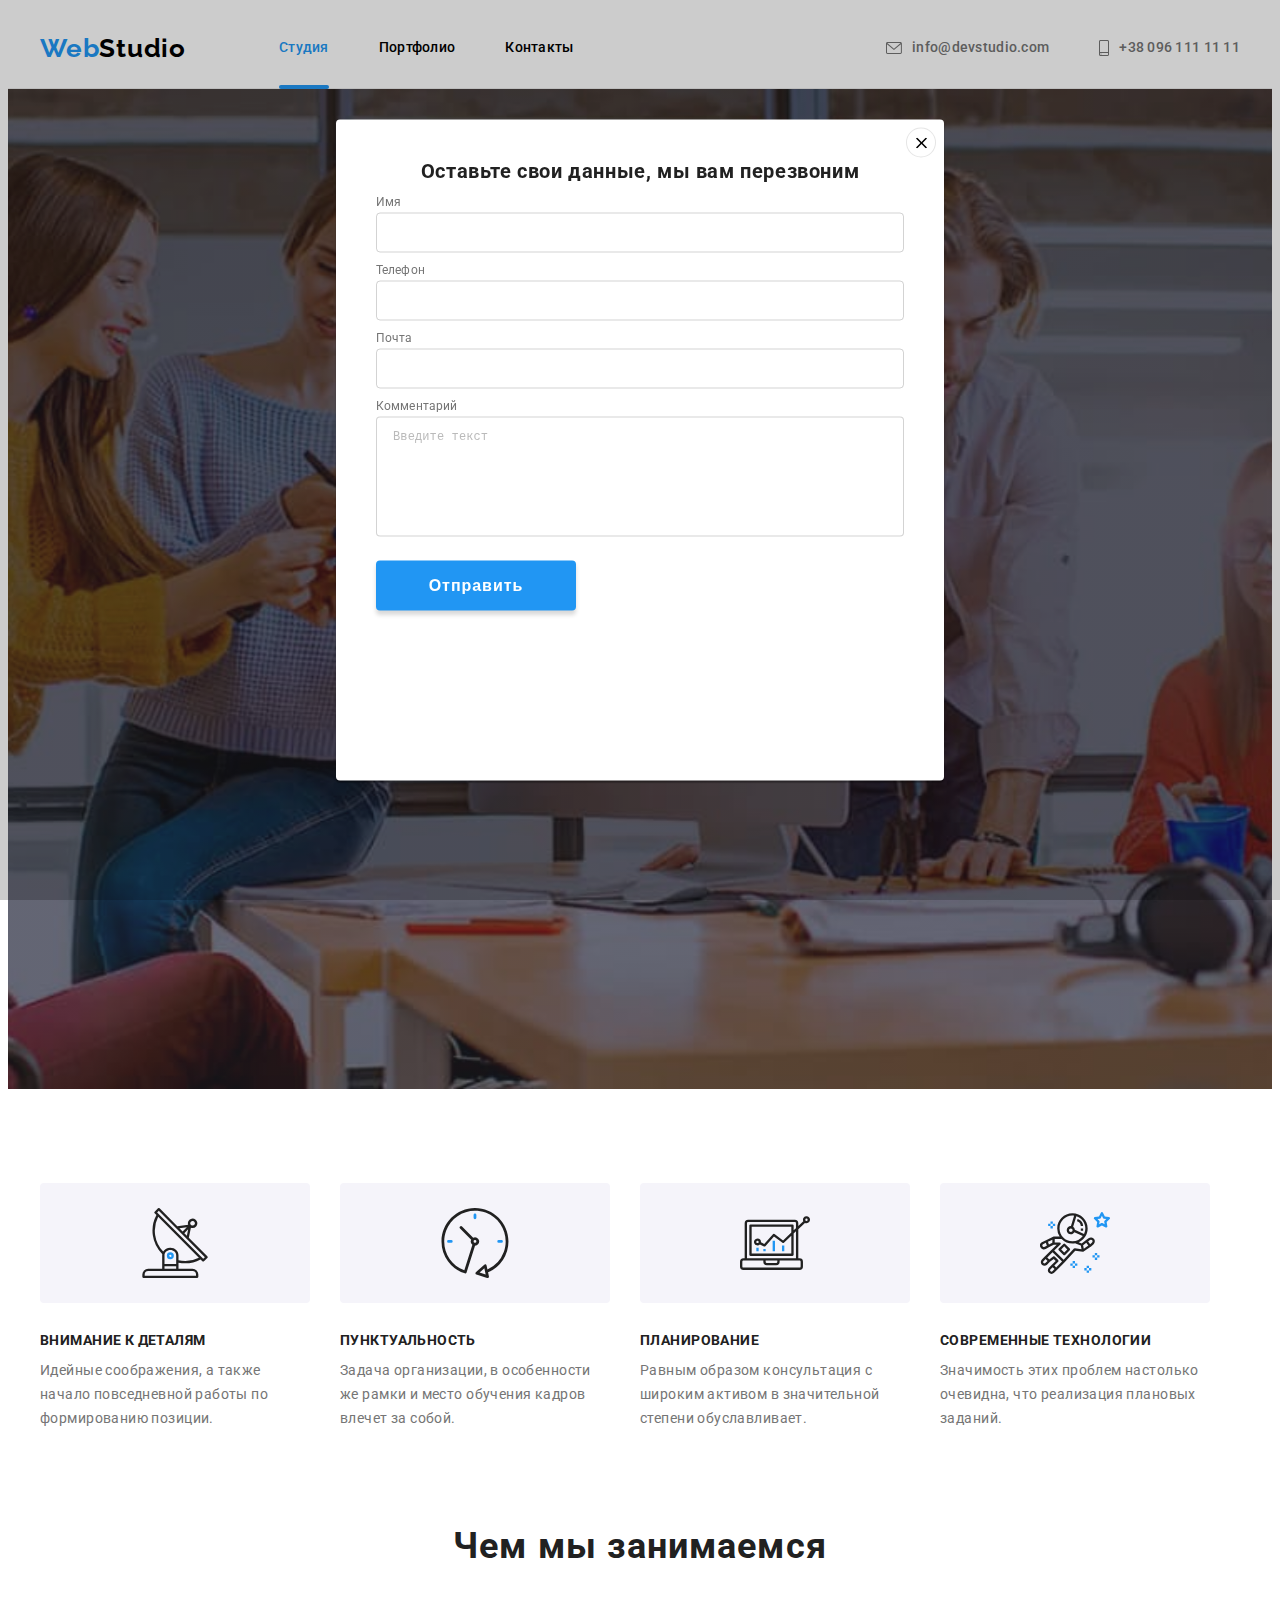
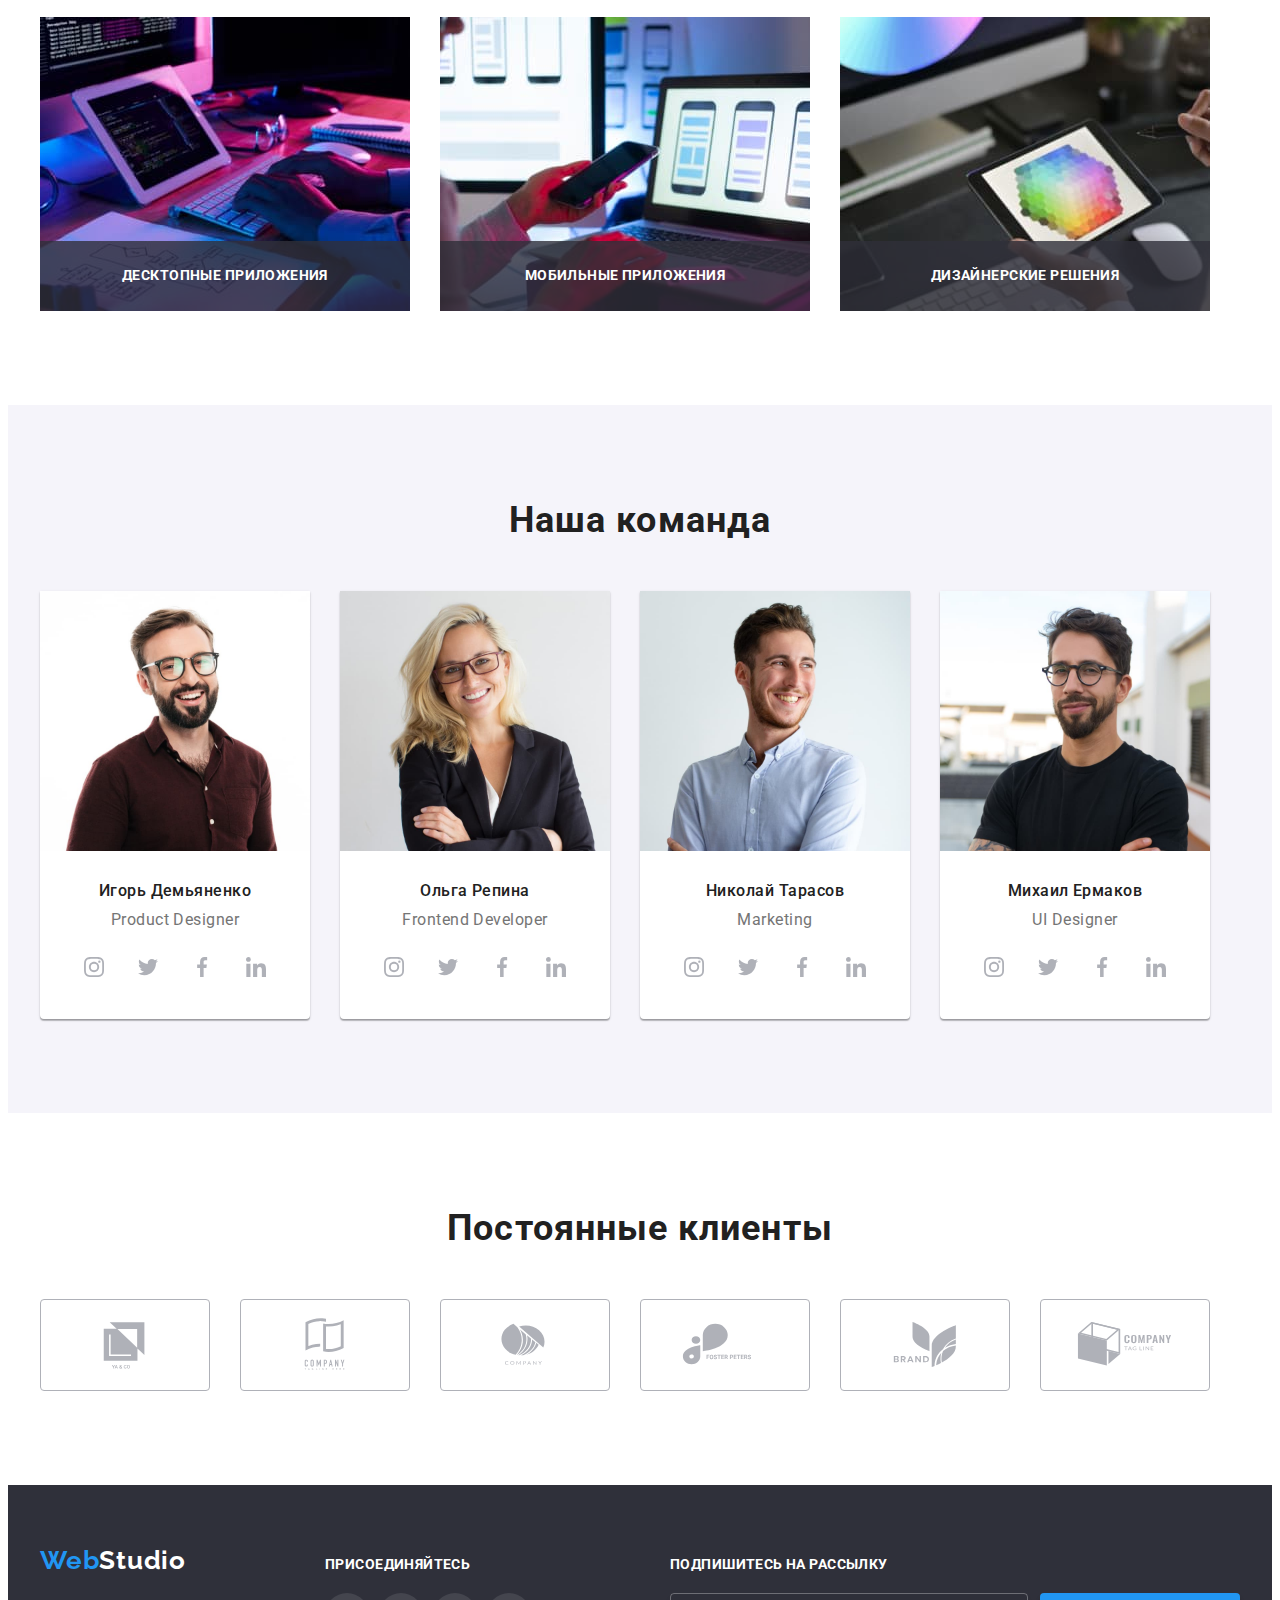
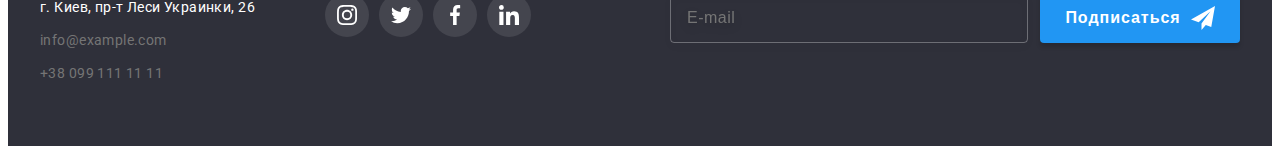
==== index.html @ 43c7ffe6 "add forma" ====
<!DOCTYPE html>
<html lang="ru">
<head>
  <meta charset="UTF-8">
  <meta http-equiv="X-UA-Compatible" content="IE=edge">
  <meta name="viewport" content="width=device-width, initial-scale=1.0">
  <title>WebStudio</title>
  <link href="https://fonts.googleapis.com/css2?family=Raleway:wght@700&family=Roboto:wght@400;500;700;900&display=swap" rel="stylesheet">
  <link rel="stylesheet" 
   href="https://cdnjs.cloudflare.com/ajax/libs/modern-normalize/1.1.0/modern-normalize.min.css" integrity="sha512-wpPYUAdjBVSE4KJnH1VR1HeZfpl1ub8YT/NKx4PuQ5NmX2tKuGu6U/JRp5y+Y8XG2tV+wKQpNHVUX03MfMFn9Q==" 
   crossorigin="anonymous"
   referrerpolicy="no-referrer" />
  <link rel="stylesheet" href="./css/style.css">
</head>
<body>
  <!-- шапка страници-->
  <header class="header">
    <div class="header-container container">
      <nav class="header-navigation">
        <a class="header-logo link" href="" lang="en">
           <span class="header-logo-first">Web</span>Studio</a>
        <ul class="header-list list">
          <li class="header-item"><a class="header-link link current" href="">Студия</a></li>
          <li class="header-item"><a class="header-link link" href="./portfolio.html">Портфолио</a></li>
          <li class="header-item"><a class="header-link link" href="">Контакты</a></li>
        </ul>
      </nav>
      <ul class="header-inf list">
        <li class="header-inf-item"><a class="header-inf-link link" href="mailto:info@devstudio.com">
          <svg class="header-inf-icon-convert">
            <use href="./img/icons.svg#convert"></use>
          </svg>info@devstudio.com</a></li>
        <li class="header-inf-item"><a class="header-inf-link link" href="tel:+380961111111">
          <svg class="header-inf-icon-smartphone">
            <use href="./img/icons.svg#smartphone"></use>
          </svg>+38 096 111 11 11</a></li>
      </ul>
    </div>
  </header>
  <main>
    
    <!-- секция герой -->
     <section class="hero">
      <div class="hero-container container ">
        <h1 class="hero-title">Эффективные решения для вашего бизнеса</h1>
        <button class="hero-btn" type="button" data-modal-open>Заказать услугу</button>
        <!-- вернуть is-hidden -->
        <div class="backdrop " data-modal>
          <div class="modal">
            <button class="modal-btn" data-modal-close>
              <svg class="modal-icon" width="11" height="11">
                <use href="./img/icons.svg#vector"></use>
              </svg>
            </button>
            <p class="modal-title">Оставьте свои данные, мы вам перезвоним</p>
            <form action="#" class="modal-form">
              <label >
                <span class="modal-label">Имя</span>
                <input 
                class="modal-input"
                type="text"
                name="user-name"
                required>
              </label>

              <label >
                <span class="modal-label">Телефон</span>
                <input 
                class="modal-input"
                type="tel"
                name="user-tel"
                required>
              </label>

              <label >
                <span class="modal-label">Почта</span>
                <input 
                class="modal-input"
                type="email"
                name="user-email"
                required>
              </label>

              <label >
                <span class="modal-label">Комментарий</span>
                <textarea 
                class="modal-coment"
                name="user-coment"
                placeholder="Введите текст"
                cols="30" 
                rows="10"
                ></textarea>
              </label>
              <button type="submit" class="modal-form-btn">Отправить</button>
            </form>                        
          </div>
        </div>
      </div>
     </section>
    <!-- секция инфо о работе -->
     <section class="about section">
      <div class="container">
        <h2 class="about-title visually-hidden">Секция о работе</h2> <!-- скрытый заголовок -->
        <ul class="about-list list">
          
          <li class="about-item">
            <div class="about-item-icon">
              <svg class="about-icon" width="70" height="70">
                <use href="./img/icons.svg#antenna" ></use>
              </svg>
            </div >
            <h3 class="about-item-title">Внимание к деталям</h3>
            <p class="about-item-text">Идейные соображения, а также начало повседневной работы по формированию позиции.</p>
          </li>

          <li class="about-item">
            <div class="about-item-icon">
              <svg class="about-icon" width="70" height="70">
                <use href="./img/icons.svg#clock"></use>
              </svg>
            </div >
            <h3 class="about-item-title">Пунктуальность</h3>
            <p class="about-item-text">Задача организации, в особенности же рамки и место обучения кадров влечет за собой.</p>
          </li>

          <li class="about-item">
            <div class="about-item-icon">
              <svg class="about-icon" width="70" height="70">
                <use href="./img/icons.svg#diagram"></use>
              </svg>
            </div>
            <h3 class="about-item-title">Планирование</h3>
            <p class="about-item-text">Равным образом консультация с широким активом в значительной степени обуславливает.</p>
          </li>

          <li class="about-item">
            <div class="about-item-icon">
              <svg class="about-icon" width="70" height="70">
                <use href="./img/icons.svg#astronaut"></use>
              </svg>
            </div>
            <h3 class="about-item-title">Современные технологии</h3>
            <p class="about-item-text">Значимость этих проблем настолько очевидна, что реализация плановых заданий.</p>
          </li>
        </ul>
      </div>
     </section>
    <!-- секция чем занимаемся -->
     <section class="work section">
      <div class="container">
        <h2 class="work-title">Чем мы занимаемся</h2>
        <ul class="work-list list">
          <li class="work-item">
            <img src="./img/work1.jpg" alt="написание кода на техническом устройстве" width="370" height="294">
            <p class="work-item-text">Десктопные приложения</p>
          </li>
          <li class="work-item">
            <img src="./img/work2.jpg" alt="дизайн продукта" width="370" height="294">
            <p class="work-item-text">Мобильные приложения</p>
          </li>
          <li class="work-item">
            <img src="./img/work3.jpg" alt="выбор колористики" width="370" height="294">
            <p class="work-item-text">Дизайнерские решения</p>
          </li>
        </ul>
      </div>
     </section>
    <!-- секция наша команда -->
     <section class="comand section">
      <div class="container">
        <h2 class="comand-title">Наша команда</h2>
        <ul class="comand-list list">
          <li class="comand-item">
            <img src="./img/person1.jpg" alt="первый член команды" width="270" height="260">
            <div class="comand-box">
              <h3 class="comand-item-name">Игорь Демьяненко</h3>
              <p class="comand-item-work" lang="en">Product Designer</p>
              <ul class="comand-social-list list">

                <li class="comand-social-item"><a class="comand-social-link link" href="">
                  <svg class="comand-social-icon" width="20" height="20">
                    <use href="./img/icons.svg#instagram"></use>
                  </svg></a></li>
                
                <li class="comand-social-item"><a class="comand-social-link link" href="">
                  <svg class="comand-social-icon" width="20" height="20">
                    <use href="./img/icons.svg#twitter"></use>
                  </svg></a></li>

                <li class="comand-social-item"><a class="comand-social-link link" href="">
                  <svg class="comand-social-icon" width="20" height="20">
                    <use href="./img/icons.svg#facebook" ></use>
                  </svg></a></li>

                <li class="comand-social-item"><a class="comand-social-link link" href="">
                  <svg class="comand-social-icon" width="20" height="20">
                    <use href="./img/icons.svg#linkedin" ></use>
                  </svg></a></li>
              </ul>
            </div>  
          </li>

          <li class="comand-item">
            <img src="./img/person2.jpg" alt="второй член команды" width="270" height="260">
            <div class="comand-box">
              <h3 class="comand-item-name">Ольга Репина</h3>
              <p class="comand-item-work" lang="en">Frontend Developer</p>
              <ul class="comand-social-list list">

                <li class="comand-social-item"><a class="comand-social-link link" href="">
                  <svg class="comand-social-icon" width="20" height="20">
                    <use href="./img/icons.svg#instagram"></use>
                  </svg></a></li>
                
                <li class="comand-social-item"><a class="comand-social-link link" href="">
                  <svg class="comand-social-icon" width="20" height="20">
                    <use href="./img/icons.svg#twitter"></use>
                  </svg></a></li>

                <li class="comand-social-item"><a class="comand-social-link link" href="">
                  <svg class="comand-social-icon" width="20" height="20">
                    <use href="./img/icons.svg#facebook" ></use>
                  </svg></a></li>

                <li class="comand-social-item"><a class="comand-social-link link" href="">
                  <svg class="comand-social-icon" width="20" height="20">
                    <use href="./img/icons.svg#linkedin" ></use>
                  </svg></a></li>
              </ul>
            </div>
          </li>

          <li class="comand-item">
            <img src="./img/person3.jpg" alt="третий член команды" width="270" height="260">
            <div class="comand-box">
              <h3 class="comand-item-name">Николай Тарасов</h3>
              <p class="comand-item-work" lang="en">Marketing</p>
              <ul class="comand-social-list list">

                <li class="comand-social-item"><a class="comand-social-link link" href="">
                  <svg class="comand-social-icon" width="20" height="20">
                    <use href="./img/icons.svg#instagram"></use>
                  </svg></a></li>
                
                <li class="comand-social-item"><a class="comand-social-link link" href="">
                  <svg class="comand-social-icon" width="20" height="20">
                    <use href="./img/icons.svg#twitter"></use>
                  </svg></a></li>

                <li class="comand-social-item"><a class="comand-social-link link" href="">
                  <svg class="comand-social-icon" width="20" height="20">
                    <use href="./img/icons.svg#facebook" ></use>
                  </svg></a></li>

                <li class="comand-social-item"><a class="comand-social-link link" href="">
                  <svg class="comand-social-icon" width="20" height="20">
                    <use href="./img/icons.svg#linkedin" ></use>
                  </svg></a></li>
              </ul>
            </div>
          </li>

          <li class="comand-item">
            <img src="./img/person4.jpg" alt="четвертый член команды" width="270" height="260">
            <div class="comand-box">
              <h3 class="comand-item-name">Михаил Ермаков</h3>
              <p class="comand-item-work" lang="en">UI Designer</p>
              <ul class="comand-social-list list">

                <li class="comand-social-item"><a class="comand-social-link link" href="">
                  <svg class="comand-social-icon" width="20" height="20">
                    <use href="./img/icons.svg#instagram"></use>
                  </svg></a></li>
                
                <li class="comand-social-item"><a class="comand-social-link link" href="">
                  <svg class="comand-social-icon" width="20" height="20">
                    <use href="./img/icons.svg#twitter"></use>
                  </svg></a></li>

                <li class="comand-social-item"><a class="comand-social-link link" href="">
                  <svg class="comand-social-icon" width="20" height="20">
                    <use href="./img/icons.svg#facebook" ></use>
                  </svg></a></li>

                <li class="comand-social-item"><a class="comand-social-link link" href="">
                  <svg class="comand-social-icon" width="20" height="20">
                    <use href="./img/icons.svg#linkedin" ></use>
                  </svg></a></li>
              </ul>
            </div>
          </li>
        </ul>
      </div>  
     </section>
    <!--  секция постоянные клиенты-->
     <section class="clients section">
       <div class="container">
        <h2 class="clients-title">Постоянные клиенты</h2>
        <ul class="clients-list list">
          <li class="clients-item"><a class="clients-link link" href="">
            <svg class="clients-icon" width="106" height="60">
              <use href="./img/icons.svg#client1"></use>
            </svg></a></li>
          <li class="clients-item"><a class="clients-link link" href="">
            <svg class="clients-icon" width="106" height="60">
              <use href="./img/icons.svg#client2"></use>
            </svg> 
          </a></li>
          <li class="clients-item"><a class="clients-link link" href="">
            <svg class="clients-icon" width="106" height="60">
              <use href="./img/icons.svg#client3"></use>
            </svg> 
          </a></li>
          <li class="clients-item"><a class="clients-link link" href="">
            <svg class="clients-icon" width="106" height="60">
              <use href="./img/icons.svg#client4"></use>
            </svg> 
          </a></li>
          <li class="clients-item"><a class="clients-link link" href="">
            <svg class="clients-icon" width="106" height="60">
              <use href="./img/icons.svg#client5"></use>
            </svg> 
          </a></li>
          <li class="clients-item"><a class="clients-link link" href="">
            <svg class="clients-icon" width="106" height="60">
              <use href="./img/icons.svg#client6"></use>
            </svg> 
          </a></li>
        </ul>
       </div> 
     </section>
  </main>
  <footer class="footer">
    <div class="general-box container">
      <div class="footer-navigation">
          <a class="footer-logo link" href="" lang="en"><span class="footer-logo-first">Web</span>Studio</a>
          <address class="footer-address">
          <ul class="footer-adress-list list">
            <li class="footer-adress-item">
              <a class="footer-adress-nav-link link" href="https://goo.gl/maps/MZJRuHexeMQYuUyE6" target="_blank" rel="noopener noreferrer">г. Киев, пр-т Леси Украинки, 26</a>
            </li>

            <li class="footer-adress-item">
              <a class="footer-adress-link link" href="mailto:info@example.com">info@example.com</a>
            </li>
            
            <li class="footer-adress-item">
              <a class="footer-adress-link link" href="tel:+380991111111">+38 099 111 11 11</a>
            </li>
          </ul>
        </address> 
      </div>
      <div class="join">
        <p class="join-item-text">ПРИСОЕДИНЯЙТЕСЬ</p>
        <ul class="join-list list">

          <li class="join-item"><a class="join-link link" href="">
            <svg class="join-icon" width="20" height="20">
              <use href="./img/icons.svg#instagram"></use>
            </svg></a></li>
          
          <li class="join-item"><a class="join-link link" href="">
            <svg class="join-icon" width="20" height="20">
              <use href="./img/icons.svg#twitter"></use>
            </svg></a></li>

          <li class="join-item"><a class="join-link link" href="">
            <svg class="join-icon" width="20" height="20">
              <use href="./img/icons.svg#facebook" ></use>
            </svg></a></li>

          <li class="join-item"><a class="join-link link" href="">
            <svg class="join-icon" width="20" height="20">
              <use href="./img/icons.svg#linkedin" ></use>
            </svg></a></li>
        </ul>
      </div> 
      <div class="subscribe">
        <p class="subscribe-text">Подпишитесь на рассылку</p>

        <form action="#" class="subscribe-form">
          <input 
          class="subscribe-input"
          type="email"
          name="subscribe-input"
          placeholder="E-mail"
          />
          <div class="btn-subscribe">
            <button type="submit" class="btn-subscribe-form">Подписаться
              <svg class="subscribe-icon" width="24" height="24">
                <use href="./img/icons.svg#icon-send-1-1"></use>
              </svg>
            </button>
            
          </div>
               
        </form>
      </div>
    </div>
  </footer>
  <script src="./js/modal.js"></script>
</body>
</html>
---- css/style.css ----
:root {
    --accent-color: #2196F3;
    --primary-color: #757575;
    --header-logo-color: #000000;
    --main-title-color:#212121;
    --hero-title-color: #ffffff;
    --footer-tel-mail-text-color: rgba(255, 255, 255, 0,6);
    --hero-btn-color: #188CE8;
    --background-about-icon: #F5F4FA;

    --bg-overlay-work: rgba(47, 48, 58, 0.8);
    --bg-overlay-filter:rgba(33, 150, 243, 0.9);
    --bg-backdrop: rgba(0, 0, 0, 0.2);
    --backdrop-btn:rgba(0, 0, 0, 0.1);
    --social-icon: #AFB1B8;

    --second-background-color:#F5F4FA;
    --main-background-color: #2F303A;
    --border-color: #ECECEC;
    --border-color-filter: #EEEEEE;
    --box-shadow-comand:0px 1px 3px rgba(0, 0, 0, 0.12), 0px 1px 1px rgba(0, 0, 0, 0.14), 0px 2px 1px rgba(0, 0, 0, 0.2);
    --modal-shadow:0px 1px 3px rgba(0, 0, 0, 0.12), 0px 1px 1px rgba(0, 0, 0, 0.14), 0px 2px 1px rgba(0, 0, 0, 0.2);
    --box-shadow:0px 4px 4px rgba(0, 0, 0, 0.15);
    --timer: 250ms;
    --cubic-bezier: cubic-bezier(0.4, 0, 0.2, 1);
    --btn-email:rgba(255, 255, 255, 0.3);
    --btn-filter: drop-shadow(0px 4px 4px rgba(0, 0, 0, 0.15));
    --modal-border-color: rgba(33, 33, 33, 0.2);
    --content-placeholder:rgba(117, 117, 117, 0.5);
}

p, h1, h2, h3, h4, h5, h6{
    margin: 0px;
}
ul{
    margin: 0;
    padding: 0;
}
.container{
    width: 1200px;
    padding-left: 15px;
    padding-right: 15px;
    margin: 0 auto;
    /* background-color: pink; */
}
body {
    font-family: "Roboto",sans-serif;
    color: var(--primary-color);
    background-color: var(--hero-title-color);
}
.list {
    list-style: none;
}
.link {
    text-decoration: none;
}
.visually-hidden {
    position: absolute;
    white-space: nowrap;
    width: 1px;
    height: 1px;
    overflow: hidden;
    border: 0;
    padding: 0;
    clip: rect(0 0 0 0);
    clip-path: inset(50%);
    margin: -1px;
}
.header-list .header-link.current {
    color: var(--accent-color);
}
.filter-btn-list .filter-btn.current {
    color: var(--hero-title-color);
    background-color: var(--accent-color);
}

.section{
    padding: 94px 0;
}
img{
    display: block;
    max-width: 100%;
    height: auto;
}
/* -------------------header--------------------------- */
.header{
    border-bottom: 1px solid var(--border-color);
 
}
.header-container{
    display: flex;
    align-items: center;
}
.header-navigation{
    display: flex;
    align-items: center;
}
.header-logo {
    margin-right: 93px;

    padding-top: 24px;
    padding-bottom: 24px;  
    font-family: Raleway;
    font-weight: 700;
    font-size: 26px;
    line-height: 1.09;
    letter-spacing: 0.03em;
    color: var(--header-logo-color);
}

.header-logo-first {
    color: var(--accent-color);
}
.header-link {
    position: relative;

    display: block;
    padding-top: 32px;
    padding-bottom: 32px;

    font-weight: 500;
    font-size: 14px;
    line-height: 1.14;
    letter-spacing: 0.02em;
    color: var(--header-logo-color);
    
    transition: color var(--timer) var(--cubic-bezier);
}
.header-link.current::after{
    position: absolute;
    left: 0;
    bottom: -1px;

    content: "";
    width: 100%;
    height: 4px;

    background-color: var(--accent-color);   
    border-radius: 2px;
   
}

.header-link:hover,
.header-link:focus,
.header-inf-link:hover,
.header-inf-link:focus{
    color: var(--accent-color);
}
.header-inf{
    display: flex;
    margin-left: auto;

    }
.header-inf-link {
    padding-top: 32px;
    padding-bottom: 32px;
    display: flex;
    align-items: center;

    font-weight: 500;
    font-size: 14px;
    line-height: 1.14;
    letter-spacing: 0.02em;
    color: var(--primary-color);

    transition: color var(--timer) var(--cubic-bezier);
}
.header-inf-icon-convert{
    margin-right: 10px;

    width: 16px;
    height: 12px;
    fill: currentColor;
    
}
.header-inf-icon-smartphone{
    margin-right: 10px;

    width: 10px;
    height: 16px;  
    fill: currentColor  
}
.header-inf-item + .header-inf-item {
    margin-left: 50px;
}

.header-list{
    display: flex;
}
.header-item:not(:last-child){
    margin-right: 50px;
}


/* -------------------hero--------------------------- */
.hero {
   
    text-align: center  ;

    padding: 200px 0;
    max-width: 1600px;
    height: 600px;
    margin-left: auto;
    margin-right: auto;

    background-color: var(--main-background-color); 
    background-image:
    linear-gradient( 
        rgba(47, 48, 58, 0.4),
    rgba(47, 48, 58, 0.4)
    ),
    url(../img/hero.jpg);
    background-repeat: no-repeat;
    background-position: center;
    background-size: cover;
}

.hero-title {
    margin: 0 auto 30px;


    width: 696px;  
    font-weight: 900;
    font-size: 44px;
    line-height: 1.36;
    text-align: center;
    letter-spacing: 0.06em;
    text-transform: uppercase;
    color: var(--hero-title-color);
}
.hero-btn {    
    border-radius: 4px;
    border: 0px;
    min-width: 200px;   
    padding: 10px 32px;

    font-style: normal;
    font-family: inherit;
    font-weight: 700;
    font-size: 16px;
    line-height: 1.87;
    
    align-items: center;
    text-align: center;
    letter-spacing: 0.06em;
    color: var(--hero-title-color);
    cursor: pointer;
    background-color: var(--accent-color);
  
    transition: background-color var(--timer) var(--cubic-bezier),
    box-shadow var(--timer) var(--cubic-bezier);
}
.hero-btn:focus,
.hero-btn:hover{
    background-color: var(--hero-btn-color) ;
    box-shadow: var(--box-shadow);
}
/* -------------------modal--------------------------- */
.backdrop{
    position: fixed;
    left: 0;
    top: 0;
    height: 100%;
    width: 100%;
    background-color: var(--bg-backdrop);
    z-index: 1;
}
.backdrop.is-hidden{
    opacity: 0;
    pointer-events: none;
    visibility: hidden;
}
.backdrop.is-hidden .modal {
    transform: scale(1, 2.5)  translate(100%, 100%);
}
.modal{
    position: absolute;
    left: 50%;
    top: 50%;
    transform: translate(-50%, -50%);
    width: 528px;
    height: 581px;
    padding: 40px;

    background-color: var(--hero-title-color);
    border-radius: 4px;
    box-shadow: var(--modal-shadow);
 
    transform:  translateY(0% 50%);
    transition: transform 500ms var(--cubic-bezier);
  
}
.modal-btn{
    position: absolute;
    right: 8px;
    top: 8px;   
    display: flex;
    width: 30px;
    height: 30px;

    justify-content: center;
    align-items: center;
    border-radius: 50% 50%;
    background-color: var(--hero-title-color);
    border: 1px solid var(--backdrop-btn);

    cursor: pointer;
    transition: color 250ms --cubic-bezier;
}
.modal-icon{
    fill: currentColor;
}
.modal-btn:focus,
.modal-btn:hover{
    color: var(--accent-color);
}
/* --------------------------- */
.modal-title{
    margin-bottom: 12px;

    font-weight: 700;
    font-size: 20px;
    line-height: 1.15;
    text-align: center;
    letter-spacing: 0.03em;
    
    color: var(--main-title-color);
}
.modal-label{
    display: flex;
    margin-bottom: 4px;

    font-weight: normal;
    font-size: 12px;
    line-height: 1.17;

    letter-spacing: 0.01em;

    color: var(--primary-color);
}
.modal-input{
    width: 100%;
    height: 40px;
    margin-bottom: 10px;
    padding: 0 42px;

    border: 1px solid var(--modal-border-color);
    box-sizing: border-box;
    border-radius: 4px;

    background-color: transparent;

    outline: none;
}
.modal-coment{
    width: 100%;
    height: 120px;
    resize: none;
    margin-bottom: 20px;
    padding: 12px 16px;

    border: 1px solid var(--modal-border-color);
    box-sizing: border-box;
    border-radius: 4px;

    outline: none;
}
.modal-coment::placeholder{
    font-weight: normal;
    font-size: 12px;
    line-height: 1.17;
    letter-spacing: 0.01em;

    color: var(--content-placeholder);

}

.modal-form-btn{
    width: 200px;
    height: 50px;
    margin: 0px;
    padding: 0px;
    display: flex;

    font-weight: 700;
    font-size: 16px;
    line-height: 1.86;

    align-items: center;
    justify-content: center;
    letter-spacing: 0.06em;

    color: var(--hero-title-color);

    border: 0;
    background: var(--accent-color);
    box-shadow: var(--box-shadow);
    border-radius: 4px;
}
.modal-form-btn:focus,
.modal-form-btn:hover{
    background: var(--hero-btn-color);
}

/* -------------------about--------------------------- */
.about-list{
    display: flex;
    flex-wrap: wrap;
}
.about-item{
    width: 270px;
    
}
.about-item:not(:nth-child(4n)){
    margin-right: 30px;
}
.about-item-icon{
    display: flex;
    width: 270px;
    height: 120px;
    justify-content: center;
    align-items: center;
    /* padding: 25px 100px; */
    background-color: var(--background-about-icon);
    margin-bottom: 30px;
    border-radius: 4px;
}

.about-item-title {
    margin-bottom: 10px;

    font-weight: 700;
    font-size: 14px;
    line-height: 1.14;
    letter-spacing: 0.03em;
    text-transform: uppercase;
    color: var(--main-title-color);   
 
}
.about-item-text {
    font-size: 14px;
    line-height: 1.71;
    letter-spacing: 0.03em;
}
/* -------------------work--------------------------- */
.work{
    padding-top: 0;
}
.work-list{
    display: flex;
    flex-wrap: wrap;
}
.work-item:not(:nth-child(3n)){
    margin-right: 30px;
}
.work-title {
    margin-bottom: 50px;

    font-weight: 700;
    font-size: 36px;
    line-height: 1.17;
    text-align: center;
    letter-spacing: 0.03em;
    color: var(--main-title-color);
}
.work-item{
    position: relative;
}
.work-item-text{
    position: absolute;
    width: 100%;
    left: 0;
    bottom: 0;
    height: 70px;
    display: flex;

    align-items: center;
    justify-content: center;

    font-weight: 700;
    font-size: 14px;
    line-height: 1.14;
    letter-spacing: 0.03em;
    text-transform: uppercase;

    color: var(--hero-title-color);
    background: var(--bg-overlay-work);
}
/* -------------------comand--------------------------- */
.comand {
    background-color: var(--second-background-color);
}
.comand-list{
    display: flex;
    flex-wrap: wrap;
}
.comand-item {
    background-color: var(--hero-title-color);
    border-radius: 0px 0px 4px 4px;
    box-shadow: var(--box-shadow-comand);
}
.comand-item:not(:nth-child(4n)){
    margin-right: 30px;
}
.comand-title {
    margin-bottom: 50px;

    font-style: normal; 
    font-weight: 700;
    font-size: 36px;
    line-height: 1.17;
    text-align: center;
    letter-spacing: 0.03em;
    color: var(--main-title-color);
}
.comand-box{
    padding-top: 30px;
    padding-bottom: 30px;
}
.comand-item-name {
    margin-bottom: 10px; 

    font-weight: 500;
    font-size: 16px;
    line-height: 1.19;
    text-align: center;
    letter-spacing: 0.03em;
    color: var(--main-title-color);
}
.comand-item-work {
    margin-bottom: 16px;
   
    font-size: 16px;
    line-height: 1.19;
    text-align: center;
    letter-spacing: 0.03em;
    
    color: var(--primary-color);
}


.comand-social-list{
    display: flex;
    padding: 0 32px;

}
.comand-social-item:not(:last-child){
    margin-right: 10px;
}

.comand-social-link{
    display: flex;
    width: 44px;
    height: 44px;
    justify-content: center;
    align-items: center; 

    color: var(--social-icon);


    transition: background-color var(--timer) var(--cubic-bezier),
    border-radius var(--timer) var(--cubic-bezier),
    color var(--timer) var(--cubic-bezier);

}

.comand-social-link:hover,
.comand-social-link:focus{
   
    background-color: var(--accent-color);
    border-radius: 50% 50%;
    color: var(--hero-title-color);
}
.comand-social-icon{
    fill: currentColor;
}


/* -------------------clients--------------------------- */
.clients-title{
    margin-bottom: 50px;
 
    font-style: normal;
    font-weight: 700;
    font-size: 36px;
    line-height: 1.17;
    text-align: center;
    letter-spacing: 0.03em;

    color: var(--main-title-color);
    }

.clients-list{
    display: flex;
    flex-wrap: wrap;

    margin-left:-30px;
    margin-top: -30px;
        
}
.clients-item{
    margin: 0;
    padding: 0;
    flex-basis: calc(100% / 6 -30px);
    margin-left: 30px;
    margin-top: 30px;
}

.clients-link{
   display: flex;
   width: 170px;
   height: 92px;
   justify-content: center;
   align-items: center;
 
   border: 1px solid var(--social-icon);
   box-sizing: border-box;
   border-radius: 4px;

   color: var(--social-icon);

   transition: color var(--timer) var(--cubic-bezier),
   border-color var(--timer) var(--cubic-bezier);
}
.clients-icon{
   fill: currentColor;
}

.clients-link:hover,
.clients-link:focus{
    color: var(--accent-color);
    border-color: var(--accent-color);

}



/* -------------------footer--------------------------- */
.footer {
    background-color: var(--main-background-color);
    padding-top: 60px;
    padding-bottom: 60px;
}
.footer-logo {
    display: block;
    margin-bottom: 20px;

    font-family: Raleway;
    font-style: normal;
    font-weight: 700;
    font-size: 26px;
    line-height: 1.19;
    letter-spacing: 0.03em;
    color: var(--hero-title-color);
 }
.footer-adress-item:not(:last-child){
    margin-bottom: 9px;
}
.footer-logo-first{
    color: var(--accent-color);
}
.footer-adress-nav-link {
    font-style: normal;
    font-weight: normal;
    font-size: 14px;
    line-height: 1.71;
    letter-spacing: 0.03em;
    color: var(--hero-title-color);

    transition: color var(--timer) var(--cubic-bezier);
}
.footer-adress-link {
    font-style: normal;
    font-weight: normal;
    font-size: 14px;
    line-height: 1.71;
    letter-spacing: 0.03em;
    color: var(--footer-tel-mail-text-color);

    transition: color var(--timer) var(--cubic-bezier);
 
}
.footer-adress-nav-link:hover,
.footer-adress-nav-link:focus,
.footer-adress-link:hover,
.footer-adress-link:focus{
    color: var(--accent-color);
}

/* --------------------------- */
.general-box{
    display: flex;
    align-items: baseline;

 
}
.join{
    margin-left: 70px;
}
.join-list{
    display: flex;
}
.join-item-text{
    margin-bottom: 20px;

    font-style: normal;
    font-weight: 700;
    font-size: 14px;
    line-height: 1.14;
    letter-spacing: 0.03em;
    text-transform: uppercase;

    color: var(--hero-title-color);
}
.join-link{
    display: flex;
    width: 44px;
    height: 44px;

    justify-content: center;
    align-items: center;
    border-radius: 50% 50%;

    background: rgba(255, 255, 255, 0.1);
    color: var(--hero-title-color);

    transition: background-color var(--timer) var(--cubic-bezier);
}
.join-link:hover,
.join-link:focus{
    background-color: var(--accent-color);
}
.join-icon{
    fill: currentColor;
}
.join-item:not(:last-child){
    margin-right: 10px;
}
/* -----------------subscribe----------------- */
.subscribe{
    margin-left: auto;
}
.subscribe-text{
    margin-bottom: 20px;
    display: flex;

    font-weight: 700;
    font-size: 14px;
    line-height: 1.14;
    letter-spacing: 0.03em;
    text-transform: uppercase;

    color: var(--hero-title-color);
}
.subscribe-form{
    display: flex;
}
.subscribe-input{
    width: 358px; 
    height: 50px;
    margin: 0px;
    padding: 0px;
    margin-right: 12px;
    padding-left: 16px;

    border: 1px solid var(--btn-email);
    box-sizing: border-box;
    filter: var(--btn-filter);
    border-radius: 4px;
    background-color: transparent;
    color: var(--footer-tel-mail-text-color);
}
.subscribe-input::placeholder{
    font-weight: normal;
    font-size: 16px;
    line-height: 1.25;

    display: flex;
    align-items: center;
    letter-spacing: 0.03em;
    
    color: var(--footer-tel-mail-text-color);
}
.btn-subscribe{
    display: flex;

}
.btn-subscribe-form{
    width: 200px;
    height: 50px;
    margin: 0px;
    padding: 0px;

    justify-content: center;
    display: flex;
    align-items: center;

    font-weight: 700;
    font-size: 16px;
    line-height: 1.87;

    letter-spacing: 0.06em;
    
    color: var(--hero-title-color);
    background: var(--accent-color);

    border: 0;
    border-radius: 4px;
    box-shadow: var(--box-shadow);

    transition: background-color 250ms var(--cubic-bezier);
 }

.btn-subscribe-form:focus, .btn-subscribe-form:hover {
    background-color: var(--hero-btn-color);

}
.subscribe-icon{
    fill: currentColor;
    margin-left: 10px;
}


/* -------------------PORTFOLIO.HTML--------------------------- */

/* -----------------filter-btn--------------------------------- */
.filter-btn-list{
    display: flex;
    margin-left: auto;
    margin-right: auto;
    margin-bottom: 50px;
    justify-content: center;
}
.filter-btn {
    display: inline-block;
    border-radius: 4px;
    border: 0px;
    padding: 6px 22px;

    background-color: var(--second-background-color);
    font-family: inherit;
    font-style: normal;
    font-weight: 500;
    font-size: 16px;
    line-height: 1.62;
    text-align: center;
    letter-spacing: 0.03em;

    color: var(--main-title-color);
    cursor: pointer;

    transition: color var(--timer) var(--cubic-bezier),
    background-color var(--timer) var(--cubic-bezier),
    box-shadow var(--timer) var(--cubic-bezier);

}
.filter-btn-item:not(:last-child){
    margin-right: 8px;
}

.filter-btn:hover,
.filter-btn:focus {
    color: var(--hero-title-color);
    background-color: var(--accent-color);
    box-shadow: 0px 3px 1px rgba(0, 0, 0, 0.1), 0px 1px 2px rgba(0, 0, 0, 0.08), 0px 2px 2px rgba(0, 0, 0, 0.12);

}
/* ----------------filter-container--------------------------------? */
.filter-container-list{
    display: flex;
    flex-wrap: wrap;

    margin-left: -30px;
    margin-top: -30px;
}
.filter-container-item{
    margin: 0;
    padding: 0;
    flex-basis: calc(100% / 3 - 30px);
    margin-left: 30px;
    margin-top: 30px;
   
    border: 1px solid var(--border-color-filter);   
    background-color: var(--hero-title-color);
   
}

.filter-container-title {
    margin-bottom: 4px; 

    font-style: normal;
    font-weight: 700;
    font-size: 18px;
    line-height: 2;
    letter-spacing: 0.06em;
    color: var(--main-title-color);
}
.filter-container-after-title {
    font-size: 16px;
    line-height: 1.87;
    letter-spacing: 0.03em;
    color: var(--primary-color);
}
.filter-container-link {
    display: block;
    background-color: var(--hero-title-color);
    transition:  box-shadow var(--timer) var(--cubic-bezier);
}

.filter-container-link:focus,
.filter-container-link:hover{
    box-shadow: 0px 1px 1px rgba(0, 0, 0, 0.12), 0px 4px 4px rgba(0, 0, 0, 0.06), 1px 4px 6px rgba(0, 0, 0, 0.16);
    opacity: 1;

}
.filter-overlay{
    position: relative;
    overflow: hidden;
}
.filter-overlay-text{
    position: absolute;
    left: 0;
    top: 0;
    height: 100%;
    width: 100%;
    padding: 63px 24px;

    font-weight: normal;
    font-size: 18px;
    line-height: 1.56;
    letter-spacing: 0.03em;

    color: var(--hero-title-color);
    background-color: rgba(33, 150, 243, 0.9);

    transform: translateY(100%);
    transition: transform var(--timer) var(--cubic-bezier);

}
.filter-container-link:hover .filter-overlay-text,
.filter-container-link:focus .filter-overlay-text{
    transform: translateY(0);


 
}

.filter-box{
    padding: 20px 24px;
}
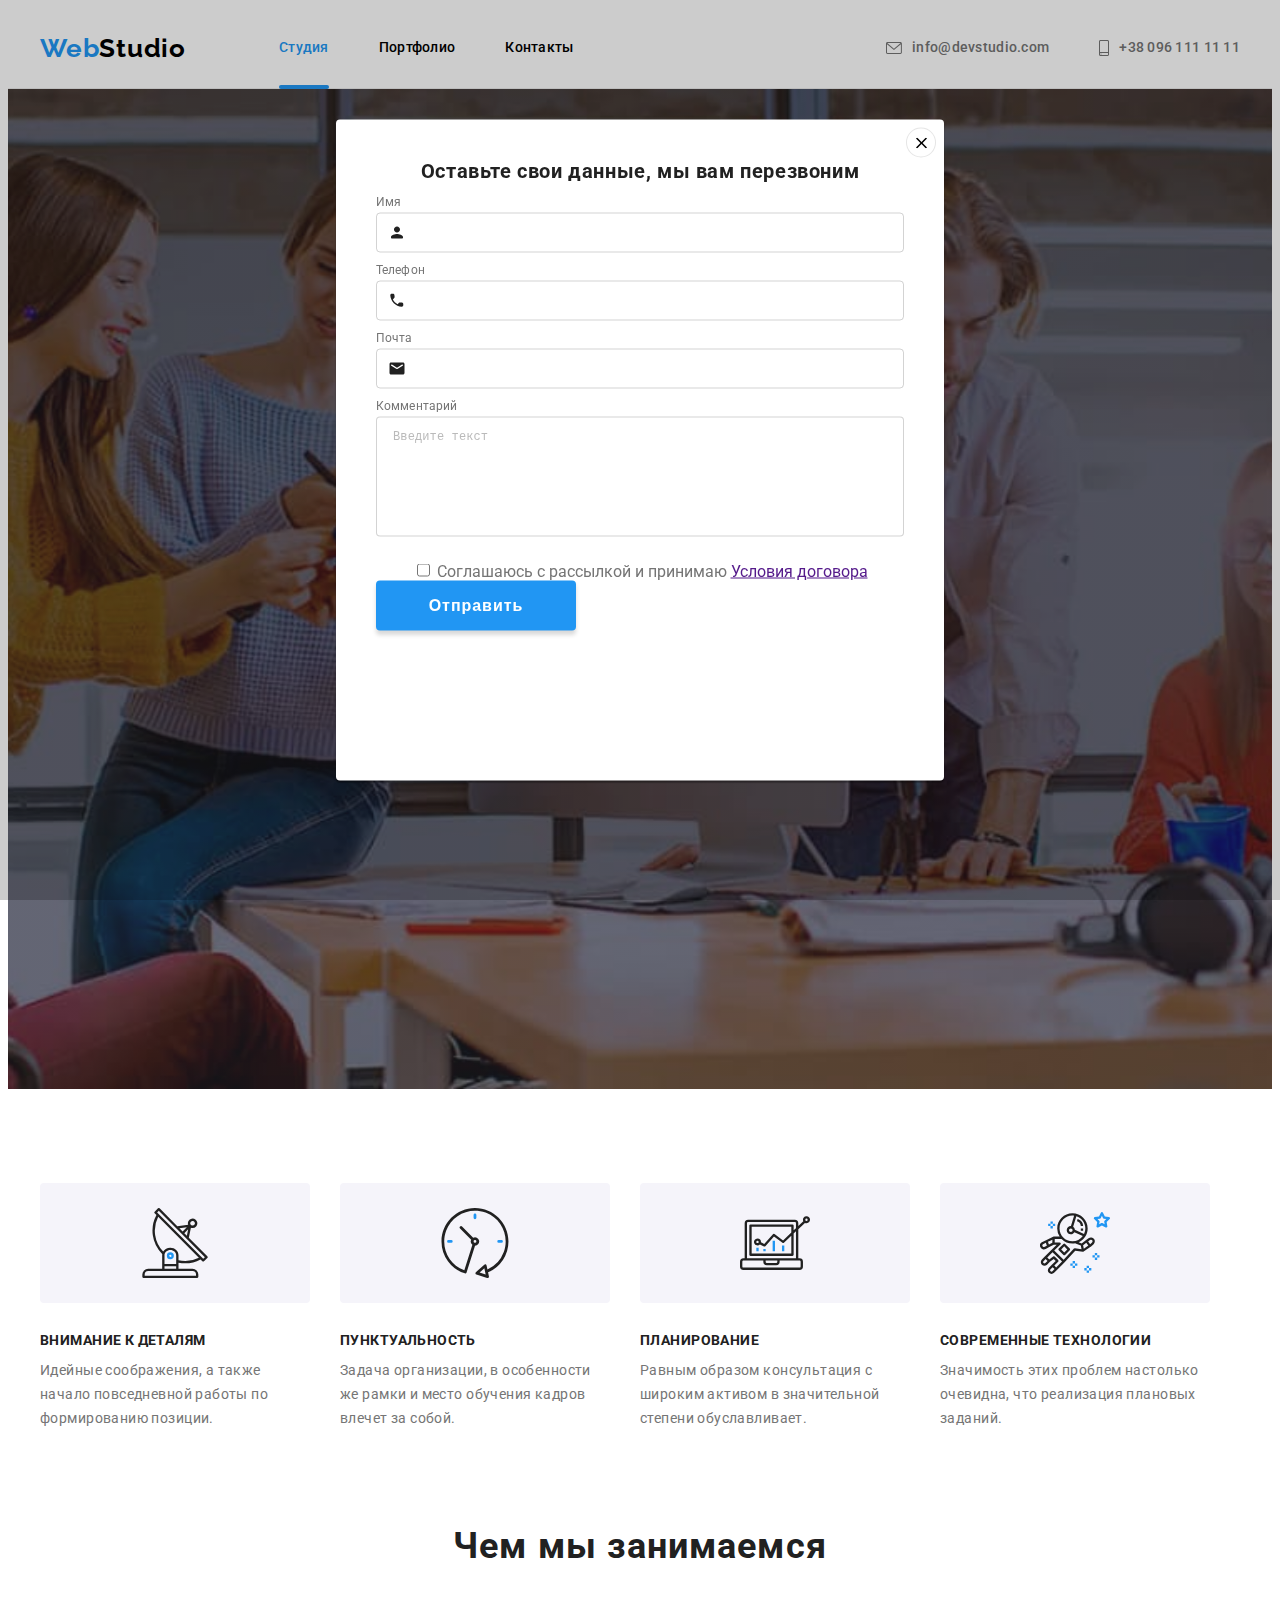
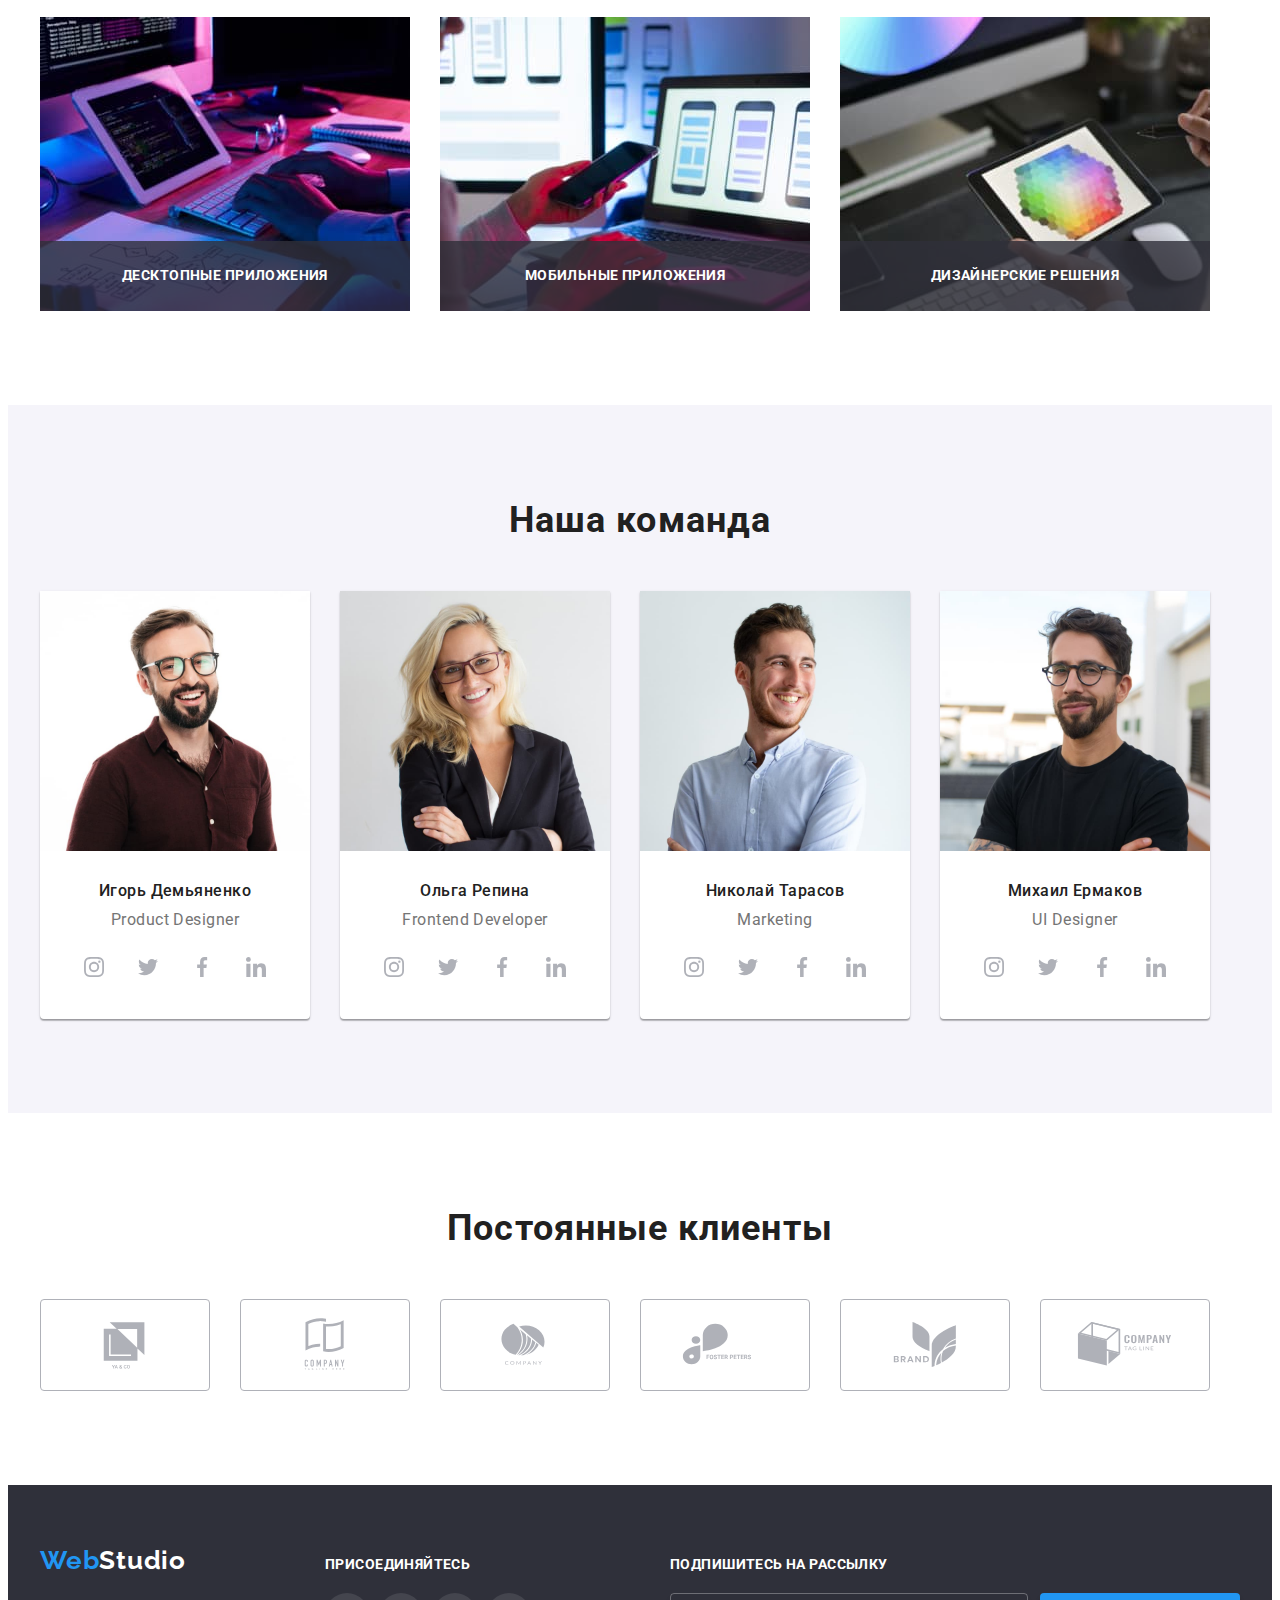
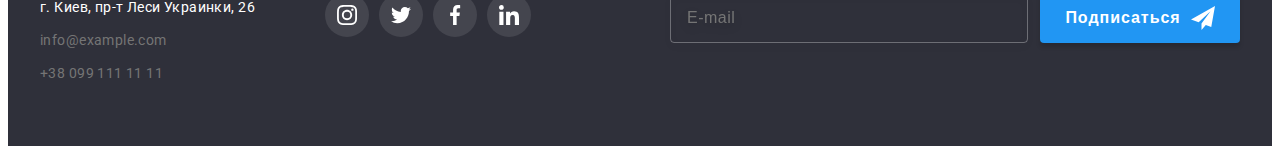
==== commit 33c85831: "must be doing chatbox" ====
--- a/index.html
+++ b/index.html
@@ -54,43 +54,68 @@
             </button>
             <p class="modal-title">Оставьте свои данные, мы вам перезвоним</p>
             <form action="#" class="modal-form">
-              <label >
+              <label>
                 <span class="modal-label">Имя</span>
-                <input 
-                class="modal-input"
-                type="text"
-                name="user-name"
-                required>
+                <div class="modal-relative">
+                  <input 
+                  class="modal-input"
+                  type="text"
+                  name="user-name"
+                  required>
+                  <svg class="modal-form-icon" width="18" height="18">
+                    <use href="./img/icons.svg#modal-person"></use>
+                  </svg>
+                </div>
               </label>
 
-              <label >
+              <label>
                 <span class="modal-label">Телефон</span>
-                <input 
-                class="modal-input"
-                type="tel"
-                name="user-tel"
-                required>
+                <div class="modal-relative">
+                  <input 
+                  class="modal-input"
+                  type="tel"
+                  name="user-tel"
+                  required>
+                  <svg class="modal-form-icon" width="18" height="18">
+                    <use href="./img/icons.svg#modal-phone"></use>
+                  </svg>
+                </div>
+                               
               </label>
 
-              <label >
+              <label>
                 <span class="modal-label">Почта</span>
-                <input 
-                class="modal-input"
-                type="email"
-                name="user-email"
-                required>
+                <div class="modal-relative">
+                  <input 
+                  class="modal-input"
+                  type="email"
+                  name="user-email"
+                  required>
+                  <svg class="modal-form-icon" width="18" height="18">
+                    <use href="./img/icons.svg#modal-email"></use>
+                  </svg>
+                </div>
+               
               </label>
 
-              <label >
+              <label>
                 <span class="modal-label">Комментарий</span>
                 <textarea 
                 class="modal-coment"
                 name="user-coment"
                 placeholder="Введите текст"
-                cols="30" 
-                rows="10"
                 ></textarea>
               </label>
+              
+                <label>
+                  <input
+                  name="link"
+                  class="checbox" 
+                  type="checkbox">
+                  Соглашаюсь с рассылкой и принимаю
+                  <a href="">Условия договора</a>
+                </label>
+              
               <button type="submit" class="modal-form-btn">Отправить</button>
             </form>                        
           </div>
--- a/css/style.css
+++ b/css/style.css
@@ -339,9 +339,10 @@
     color: var(--primary-color);
 }
 .modal-input{
+ 
     width: 100%;
     height: 40px;
-    margin-bottom: 10px;
+
     padding: 0 42px;
 
     border: 1px solid var(--modal-border-color);
@@ -351,7 +352,39 @@
     background-color: transparent;
 
     outline: none;
-}
+    transition: border-color 250ms var(--cubic-bezier);
+}
+.modal-relative{
+    position: relative;
+    margin-bottom: 10px;
+
+    color: var(--main-title-color);
+}
+.modal-form-icon{
+    position: absolute;
+    top: 50%;
+    left: 0px;
+    margin-left: 12px;
+
+    display: inline-block;
+    transform: translateY(-50%);
+   
+    fill: currentColor;
+}
+
+.modal-input:focus + .modal-form-icon {
+    fill: var(--accent-color);
+}
+
+.modal-input:focus,
+.modal-label:focus {
+    border-color: var(--accent-color);
+}
+
+
+
+
+
 .modal-coment{
     width: 100%;
     height: 120px;
@@ -372,9 +405,17 @@
     letter-spacing: 0.01em;
 
     color: var(--content-placeholder);
-
-}
-
+}
+.checbox{
+
+    font-weight: normal;
+    font-size: 14px;
+    line-height: 1.71;
+
+    letter-spacing: 0.03em;
+
+    color: var(--primary-color);
+}
 .modal-form-btn{
     width: 200px;
     height: 50px;
@@ -396,6 +437,8 @@
     background: var(--accent-color);
     box-shadow: var(--box-shadow);
     border-radius: 4px;
+
+    
 }
 .modal-form-btn:focus,
 .modal-form-btn:hover{
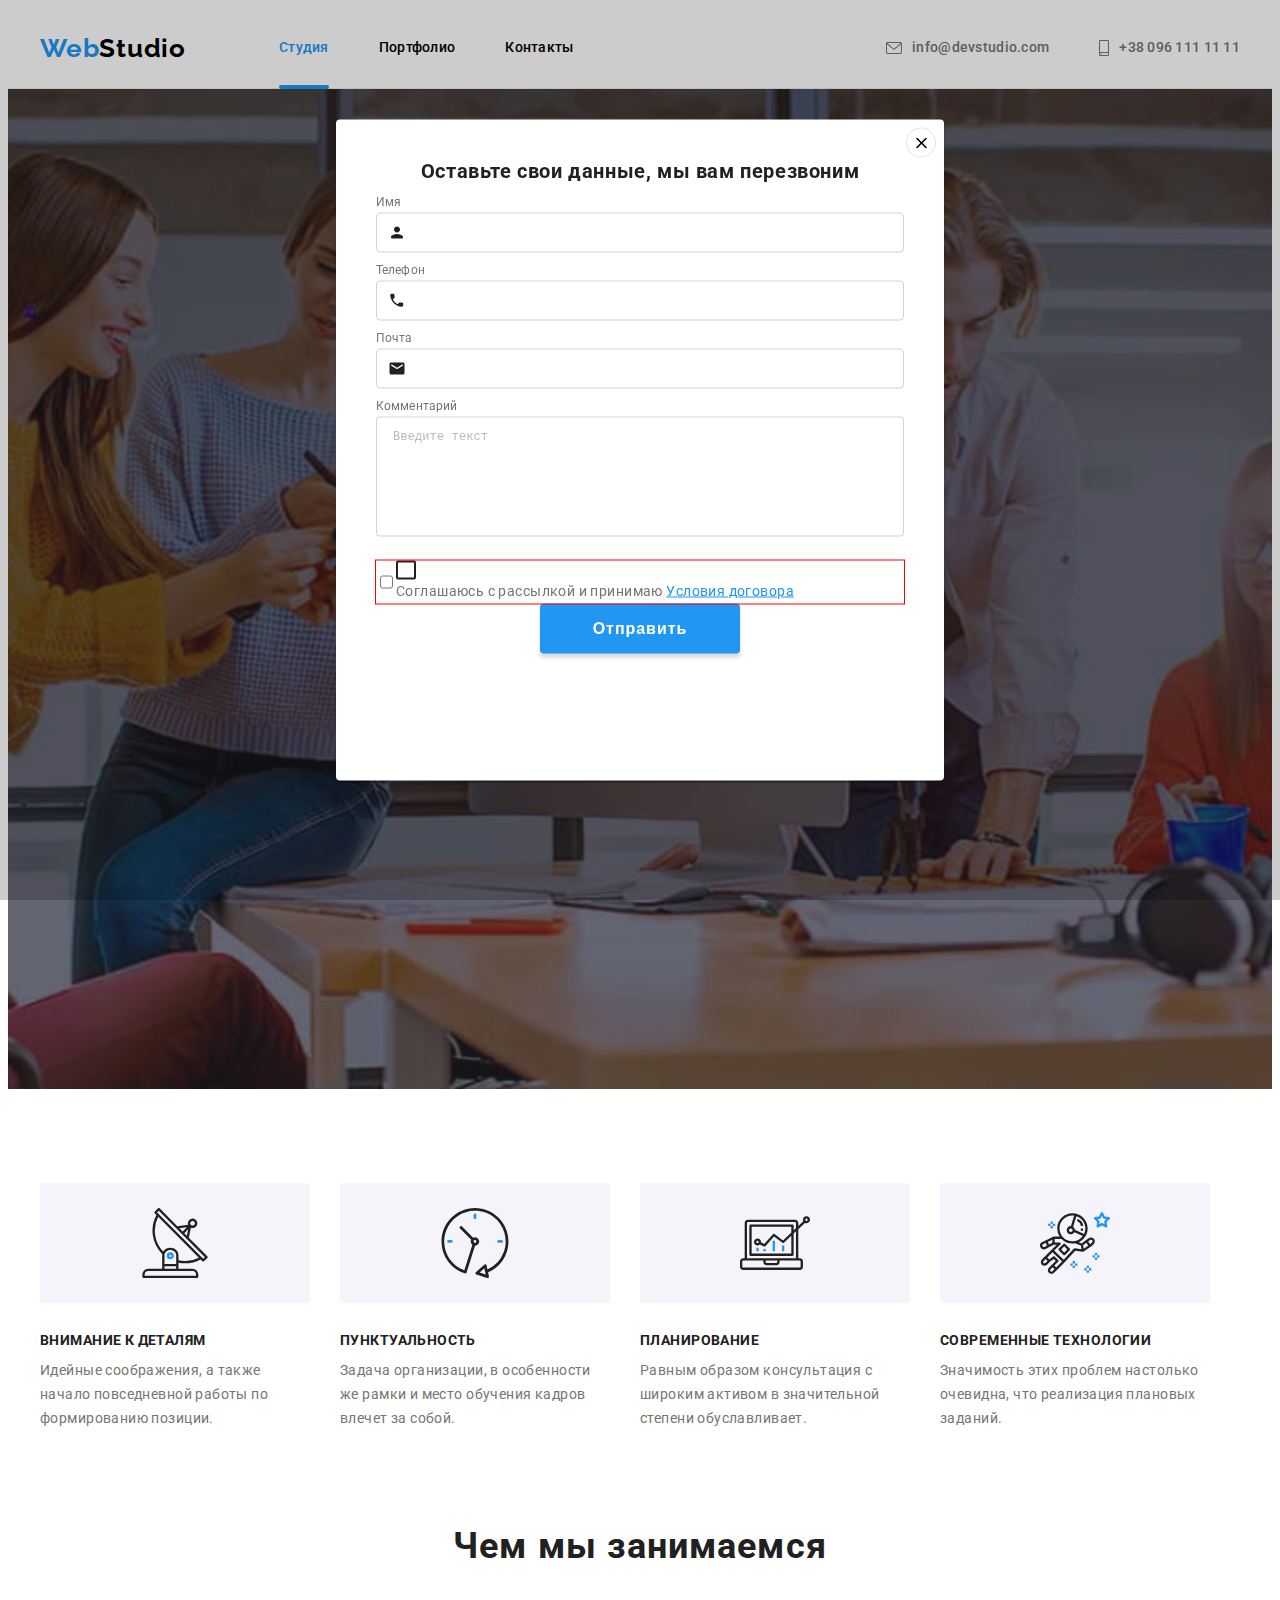
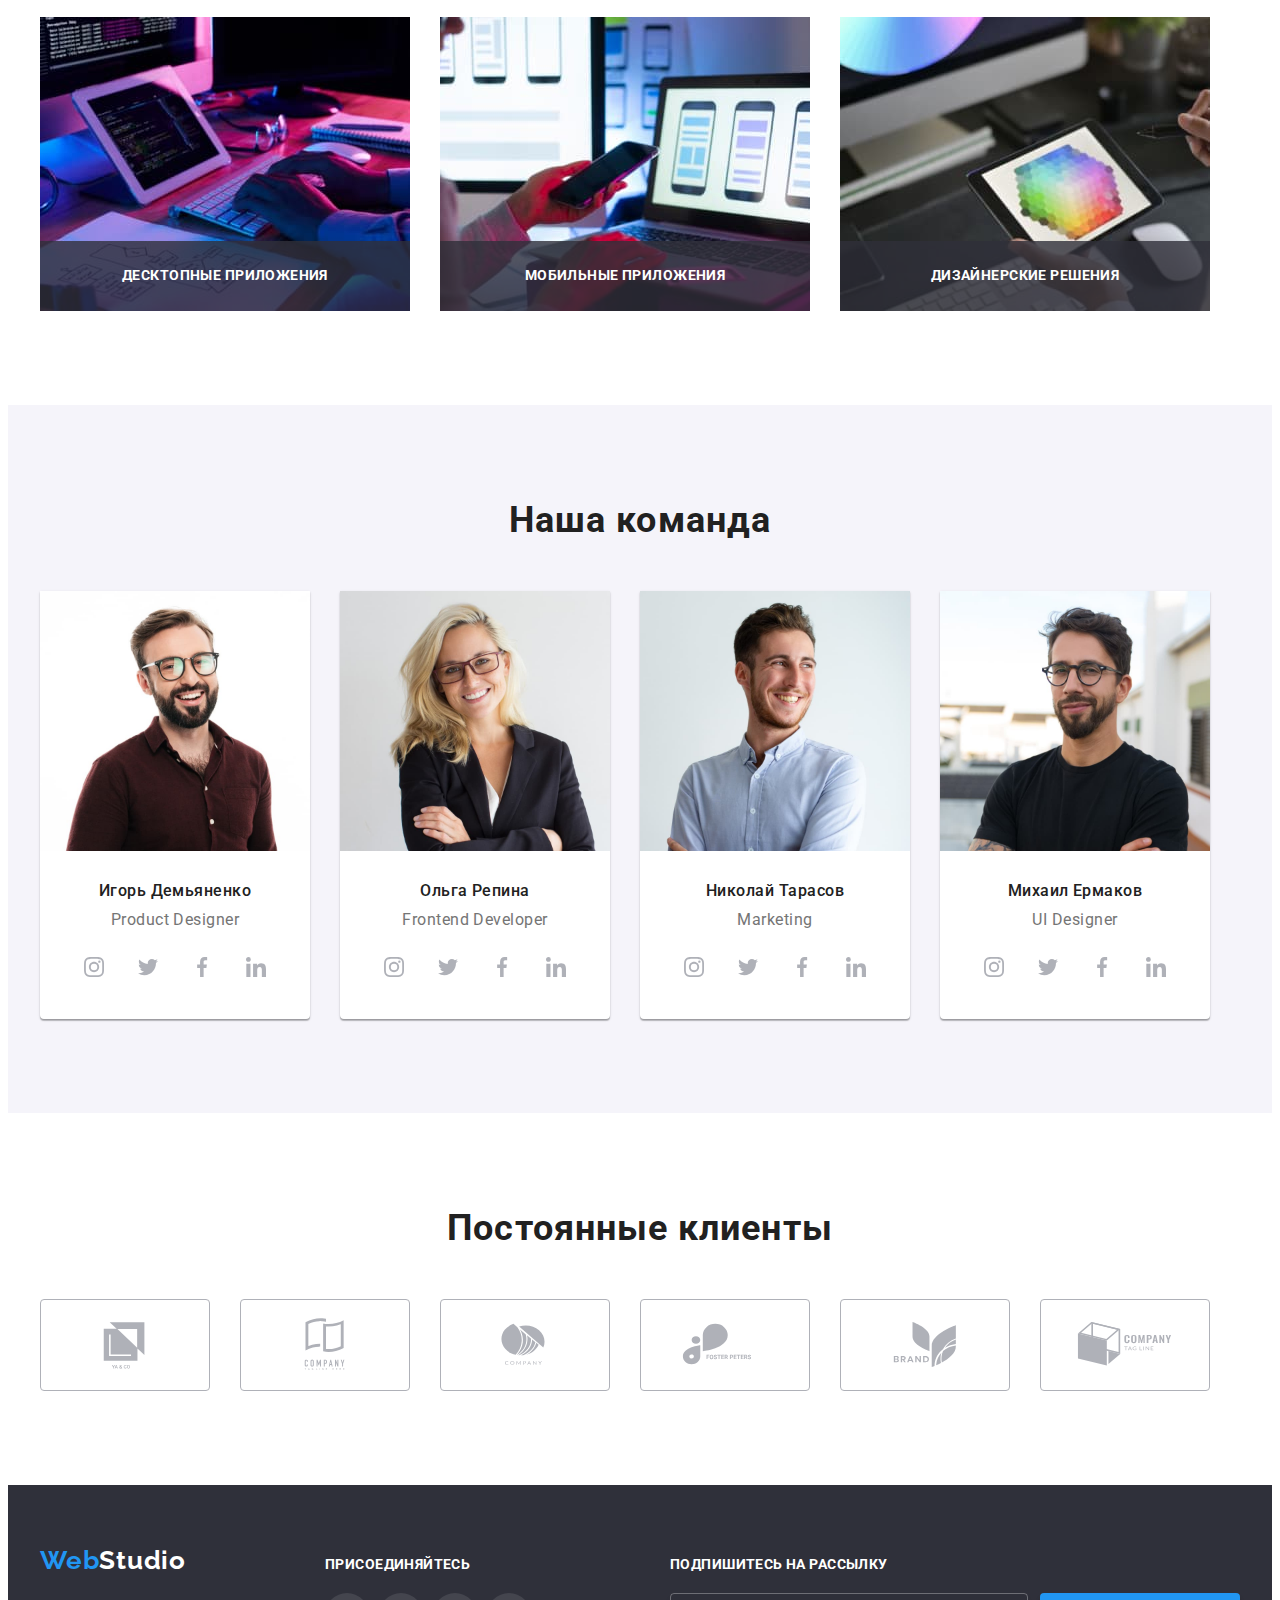
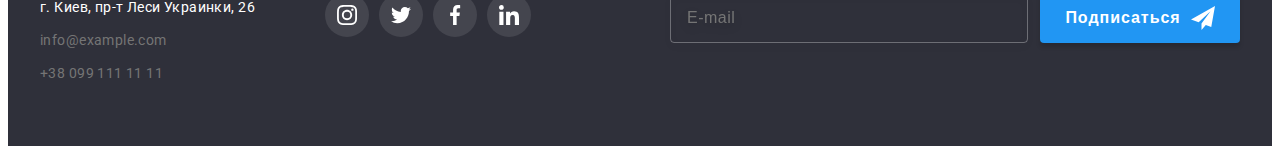
==== commit 96e7fa99: "modal chek leave to do position" ====
--- a/index.html
+++ b/index.html
@@ -107,13 +107,13 @@
                 ></textarea>
               </label>
               
-                <label>
+                <label class="modal-field">
                   <input
-                  name="link"
-                  class="checbox" 
+                  name="policy"
+                  class="modal-checbox" 
                   type="checkbox">
-                  Соглашаюсь с рассылкой и принимаю
-                  <a href="">Условия договора</a>
+                  <span class="modal-checkbox-text">Соглашаюсь с рассылкой и принимаю
+                  <a href="" class="modal-checkbox-link link">Условия договора</a></span>
                 </label>
               
               <button type="submit" class="modal-form-btn">Отправить</button>
--- a/css/style.css
+++ b/css/style.css
@@ -337,13 +337,17 @@
     letter-spacing: 0.01em;
 
     color: var(--primary-color);
+    transition: border-color 250ms var(--cubic-bezier);
 }
 .modal-input{
- 
     width: 100%;
     height: 40px;
-
     padding: 0 42px;
+    
+    font-size: 14px;
+    line-height: 1.71;
+  
+    letter-spacing: 0.03em;
 
     border: 1px solid var(--modal-border-color);
     box-sizing: border-box;
@@ -366,10 +370,10 @@
     left: 0px;
     margin-left: 12px;
 
-    display: inline-block;
     transform: translateY(-50%);
    
     fill: currentColor;
+    transition: fill 250ms var(--cubic-bezier);
 }
 
 .modal-input:focus + .modal-form-icon {
@@ -380,11 +384,6 @@
 .modal-label:focus {
     border-color: var(--accent-color);
 }
-
-
-
-
-
 .modal-coment{
     width: 100%;
     height: 120px;
@@ -397,6 +396,8 @@
     border-radius: 4px;
 
     outline: none;
+
+    transition: border-color 250ms var(--cubic-bezier);;
 }
 .modal-coment::placeholder{
     font-weight: normal;
@@ -406,8 +407,26 @@
 
     color: var(--content-placeholder);
 }
-.checbox{
-
+.modal-coment:focus{
+    border-color: var(--accent-color);
+}
+
+
+
+.modal-field{
+    outline: 1px solid red;
+    display: flex;
+}
+
+.modal-checbox:checked + .modal-checkbox-text::before{
+    background-image: url(../img/modal-check.svg);
+    background-position: center;
+    background-size: cover;
+    background-repeat: no-repeat;
+    border: none;
+
+}
+.modal-checkbox-text{
     font-weight: normal;
     font-size: 14px;
     line-height: 1.71;
@@ -415,11 +434,31 @@
     letter-spacing: 0.03em;
 
     color: var(--primary-color);
+}
+.modal-checkbox-text::before{
+    content: '';
+    width: 16px ;
+    height: 15px;
+    display: block;
+
+    border: 2px solid var(--main-title-color);
+    border-radius: 2px;
+    
+}
+.modal-checkbox-link{
+    font-weight: normal;
+    font-size: 14px;
+    line-height: 1.71;
+
+    letter-spacing: 0.03em;
+    text-decoration-line: underline;
+
+    color: var(--accent-color);
 }
 .modal-form-btn{
     width: 200px;
     height: 50px;
-    margin: 0px;
+    margin: 0px auto;
     padding: 0px;
     display: flex;
 
@@ -434,15 +473,16 @@
     color: var(--hero-title-color);
 
     border: 0;
-    background: var(--accent-color);
+    background-color: var(--accent-color);
     box-shadow: var(--box-shadow);
     border-radius: 4px;
 
+    transition: background-color 250ms var(--cubic-bezier) ;
     
 }
 .modal-form-btn:focus,
 .modal-form-btn:hover{
-    background: var(--hero-btn-color);
+    background-color: var(--hero-btn-color);
 }
 
 /* -------------------about--------------------------- */
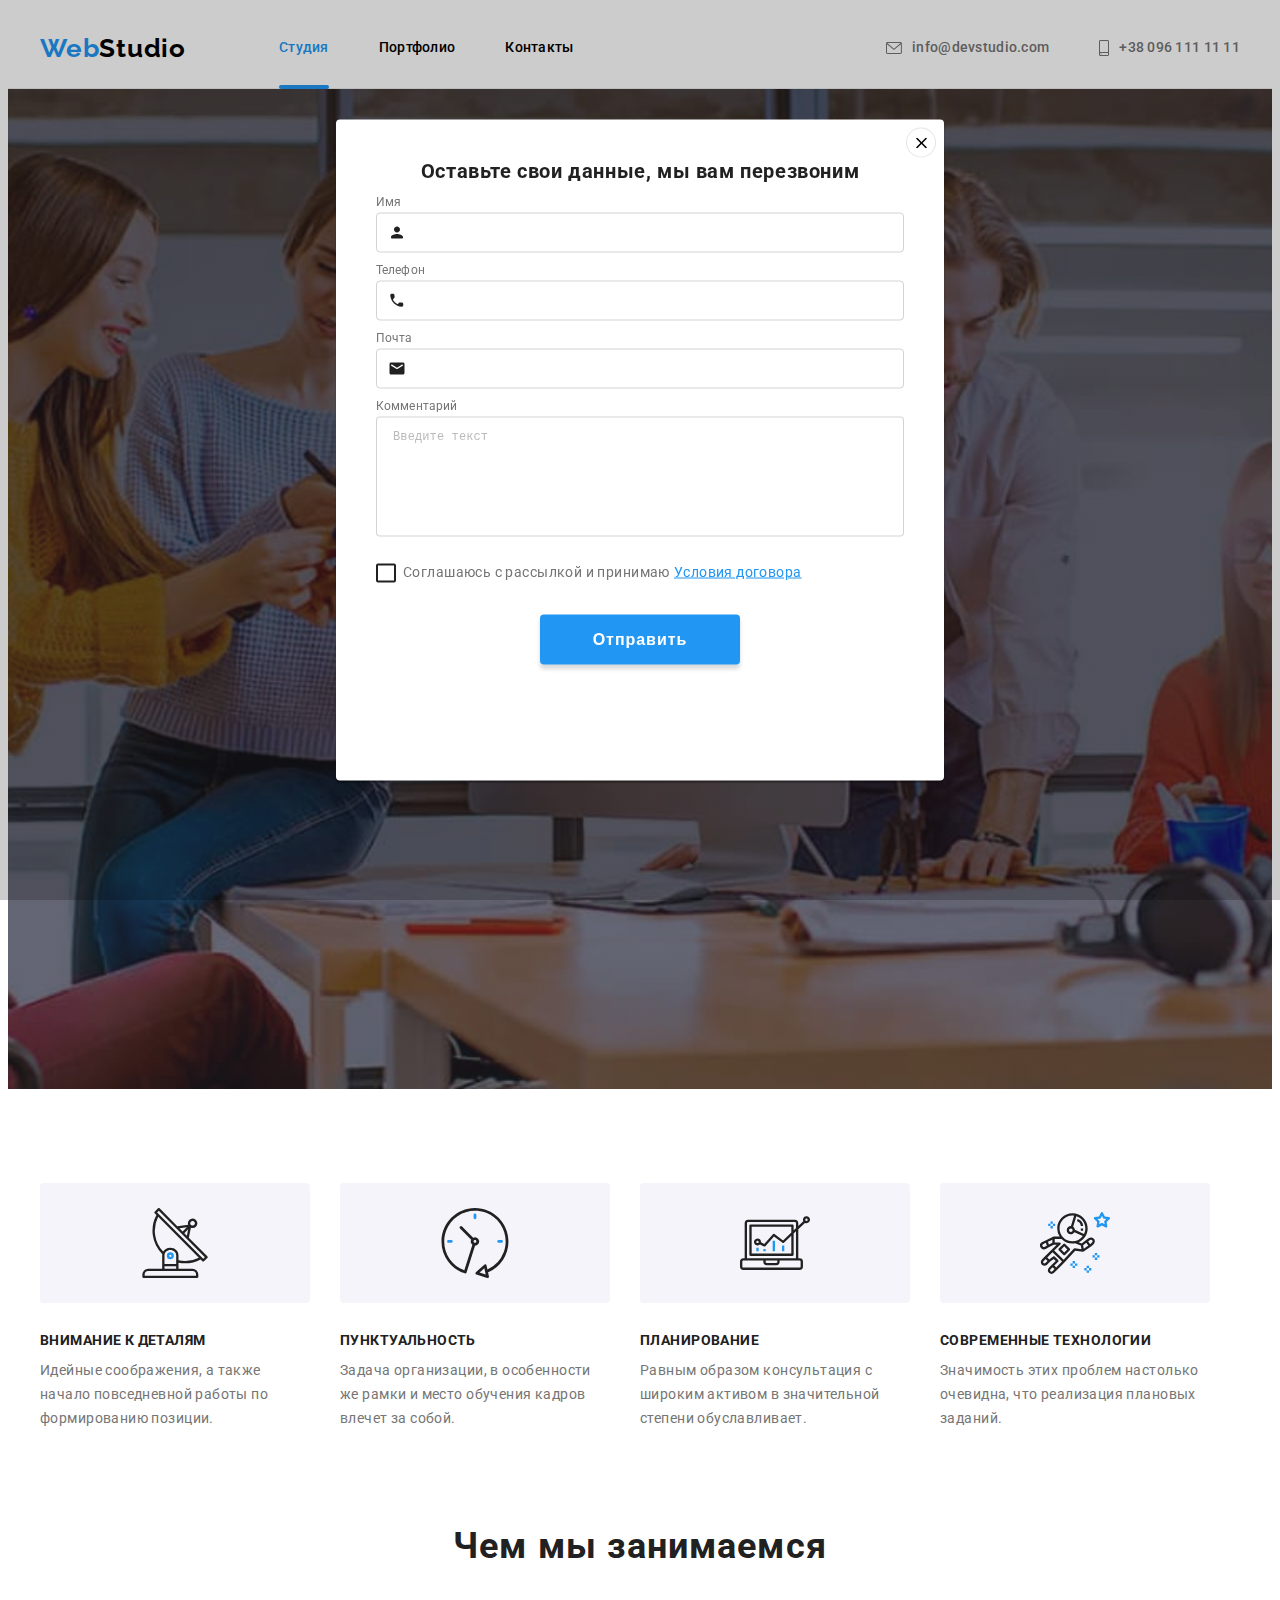
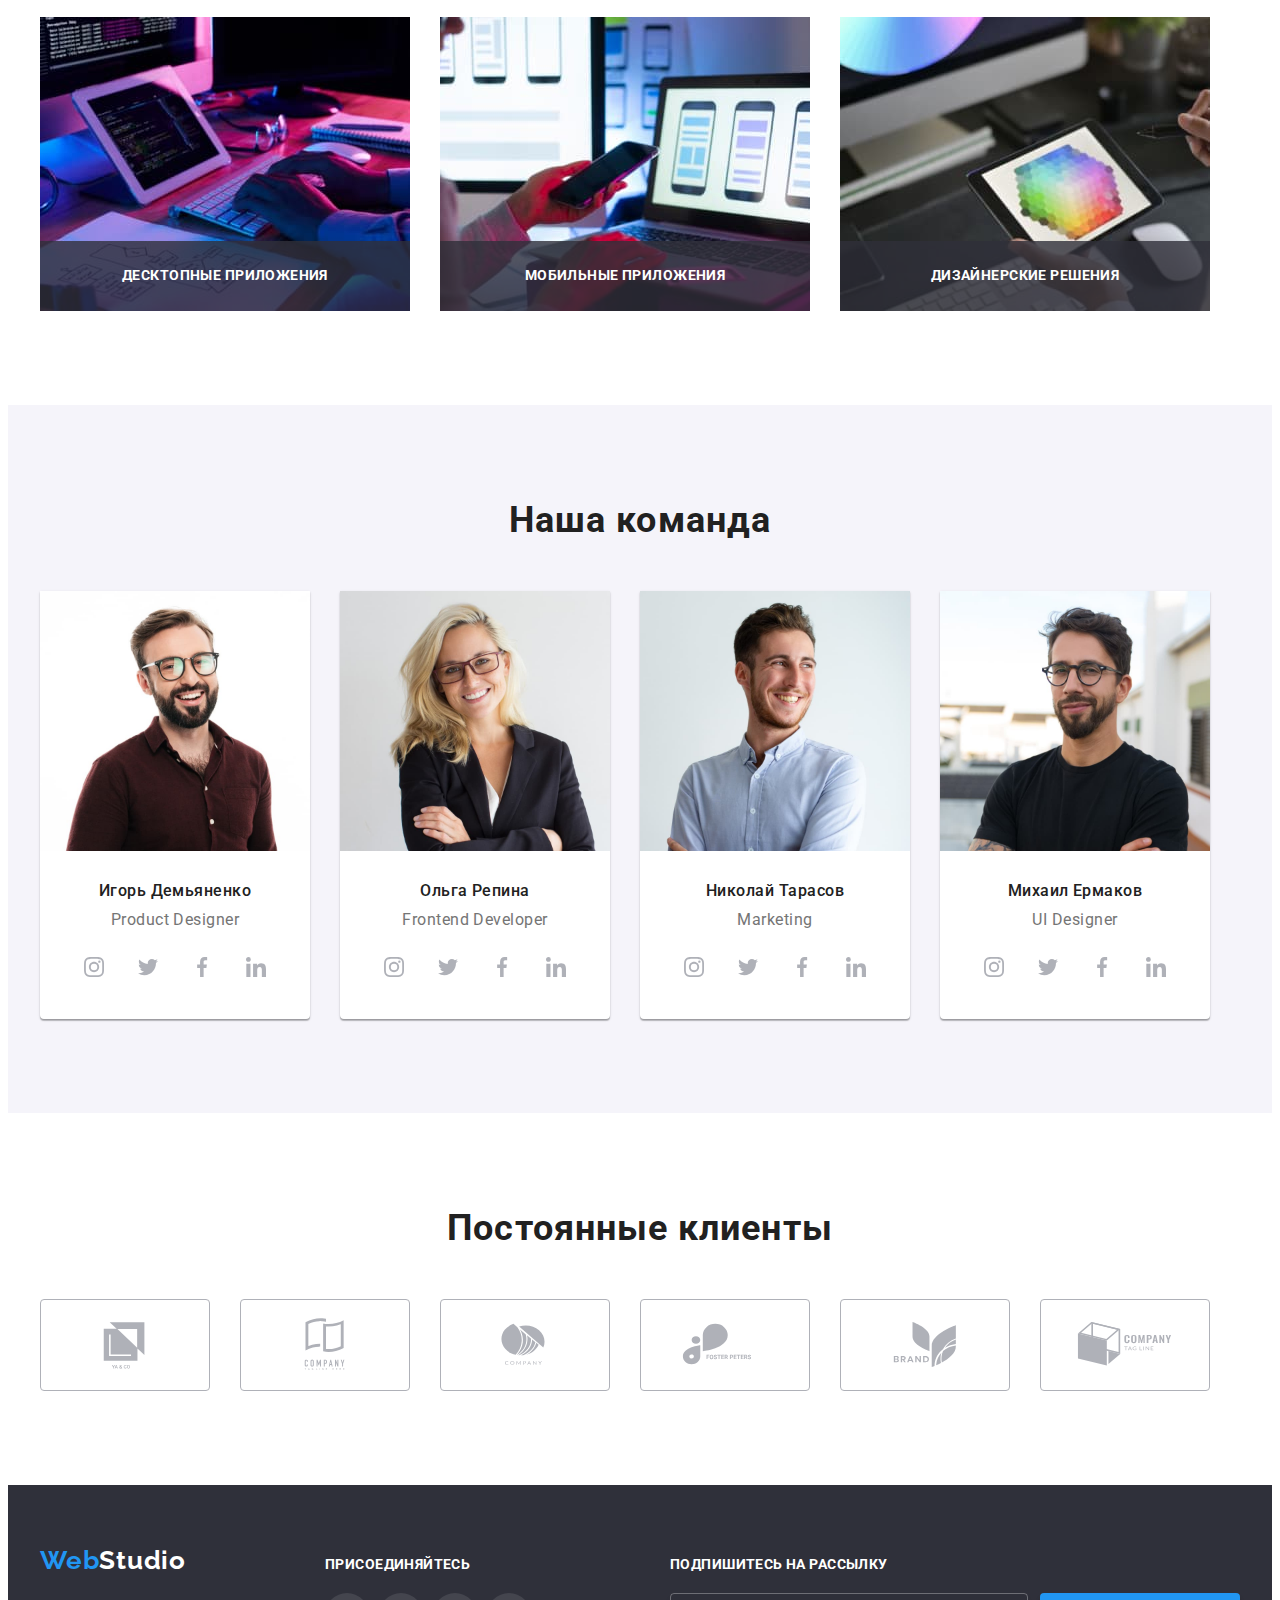
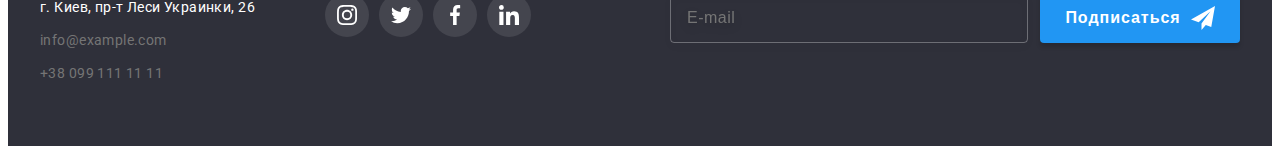
==== commit 0d2c151e: "with mistake" ====
--- a/index.html
+++ b/index.html
@@ -110,10 +110,15 @@
                 <label class="modal-field">
                   <input
                   name="policy"
-                  class="modal-checbox" 
+                  class="modal-checbox visually-hidden" 
                   type="checkbox">
-                  <span class="modal-checkbox-text">Соглашаюсь с рассылкой и принимаю
-                  <a href="" class="modal-checkbox-link link">Условия договора</a></span>
+                  <span class="modal-check">
+                    <svg class="modal-check-icon" width="11" height="8">
+                      <use href="./img/icons.svg#modal-check"></use>
+                    </svg>
+                  </span>
+                  <span class="modal-checkbox-text">Соглашаюсь с рассылкой и принимаю<a href="" 
+                    class="modal-checkbox-link link">Условия договора</a></span>
                 </label>
               
               <button type="submit" class="modal-form-btn">Отправить</button>
--- a/css/style.css
+++ b/css/style.css
@@ -414,18 +414,35 @@
 
 
 .modal-field{
-    outline: 1px solid red;
-    display: flex;
-}
-
-.modal-checbox:checked + .modal-checkbox-text::before{
-    background-image: url(../img/modal-check.svg);
-    background-position: center;
-    background-size: cover;
-    background-repeat: no-repeat;
+    display: flex;
+    margin-bottom: 30px;
+
+}
+.modal-check{
+    width: 16px ;
+    height: 15px;
+    margin-right: 7px;
+
+    display: flex;
+    justify-content: center;
+    align-items: center;
+    align-self: center;
+ 
+    border: 2px solid var(--main-title-color);
+    border-radius: 2px;
+}
+.modal-check-icon{
+    fill: transparent;
+}
+.modal-checbox:checked + .modal-check {
+    background-color: var(--accent-color);
     border: none;
-
-}
+}
+.modal-checbox:checked + .modal-check .modal-check-icon {
+    fill: var(--hero-title-color);
+}
+
+
 .modal-checkbox-text{
     font-weight: normal;
     font-size: 14px;
@@ -435,20 +452,12 @@
 
     color: var(--primary-color);
 }
-.modal-checkbox-text::before{
-    content: '';
-    width: 16px ;
-    height: 15px;
-    display: block;
-
-    border: 2px solid var(--main-title-color);
-    border-radius: 2px;
-    
-}
+
 .modal-checkbox-link{
     font-weight: normal;
     font-size: 14px;
     line-height: 1.71;
+    margin-left: 4px;
 
     letter-spacing: 0.03em;
     text-decoration-line: underline;
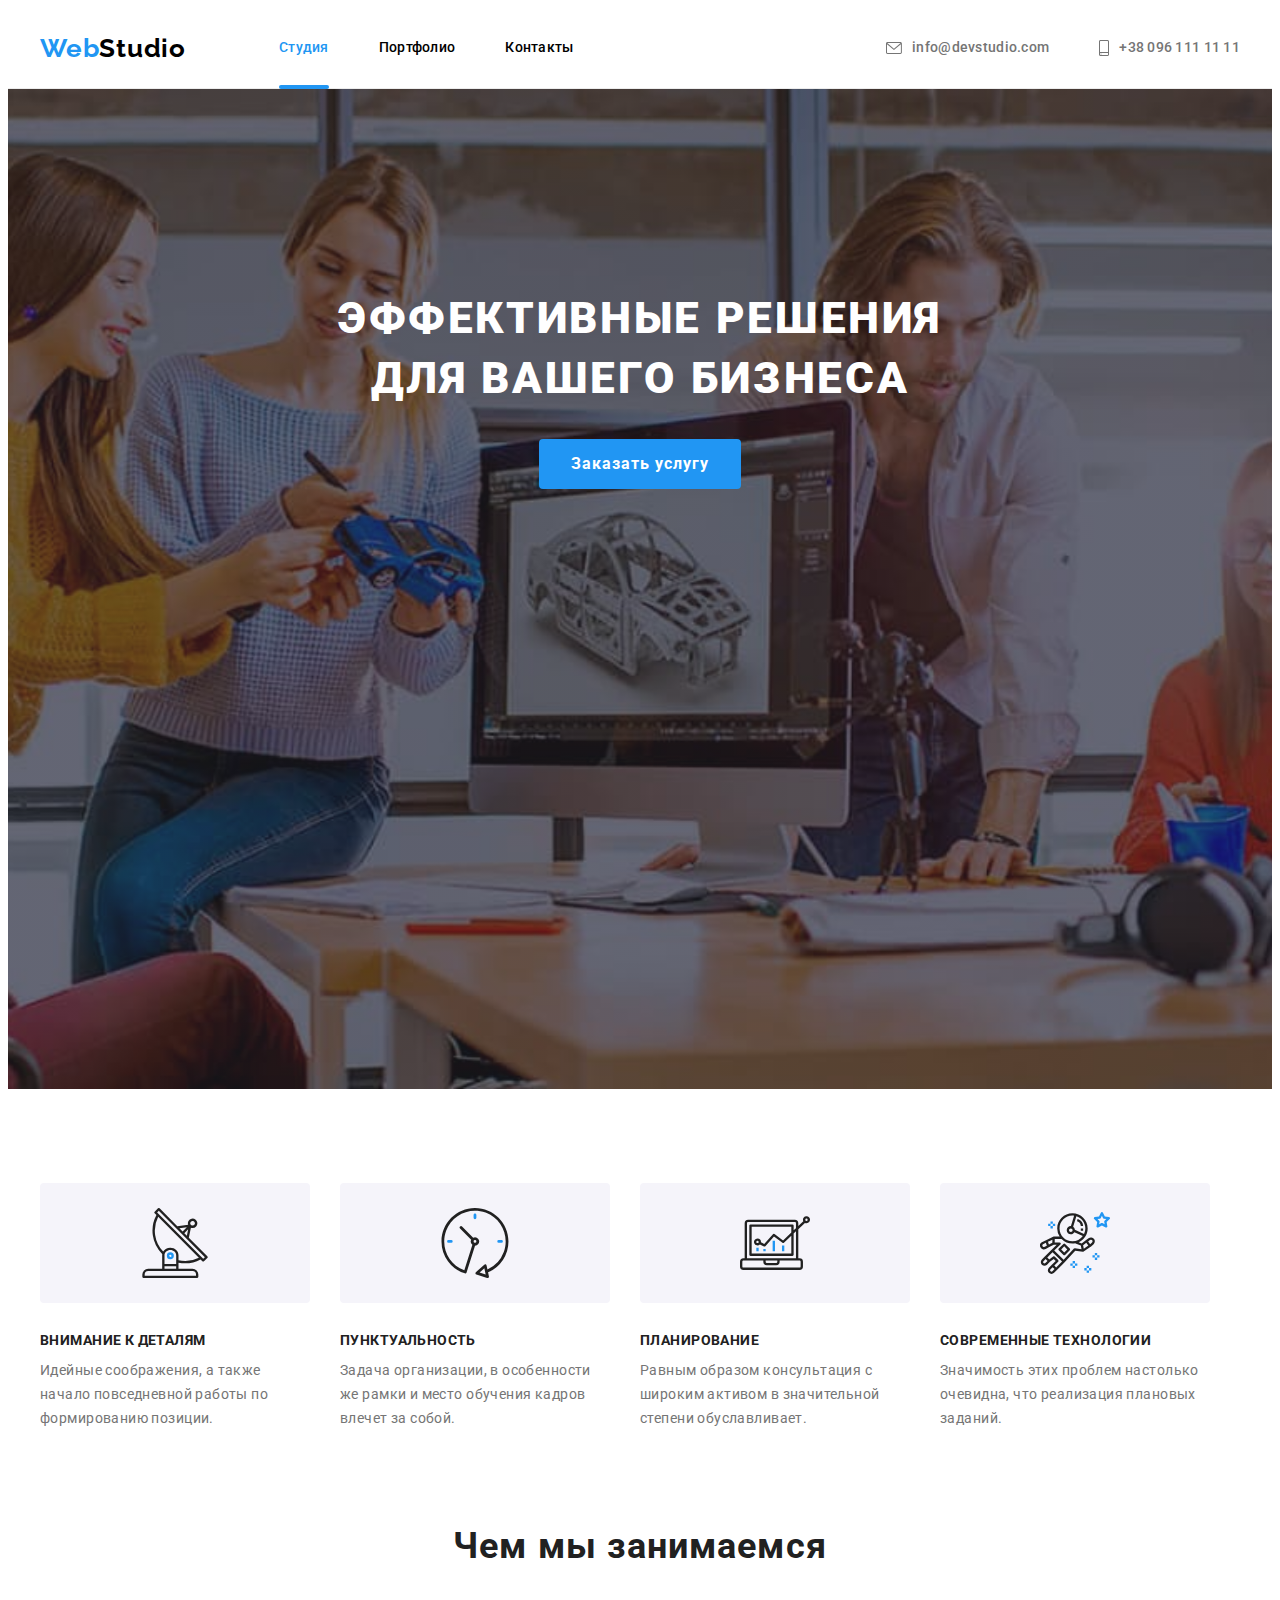
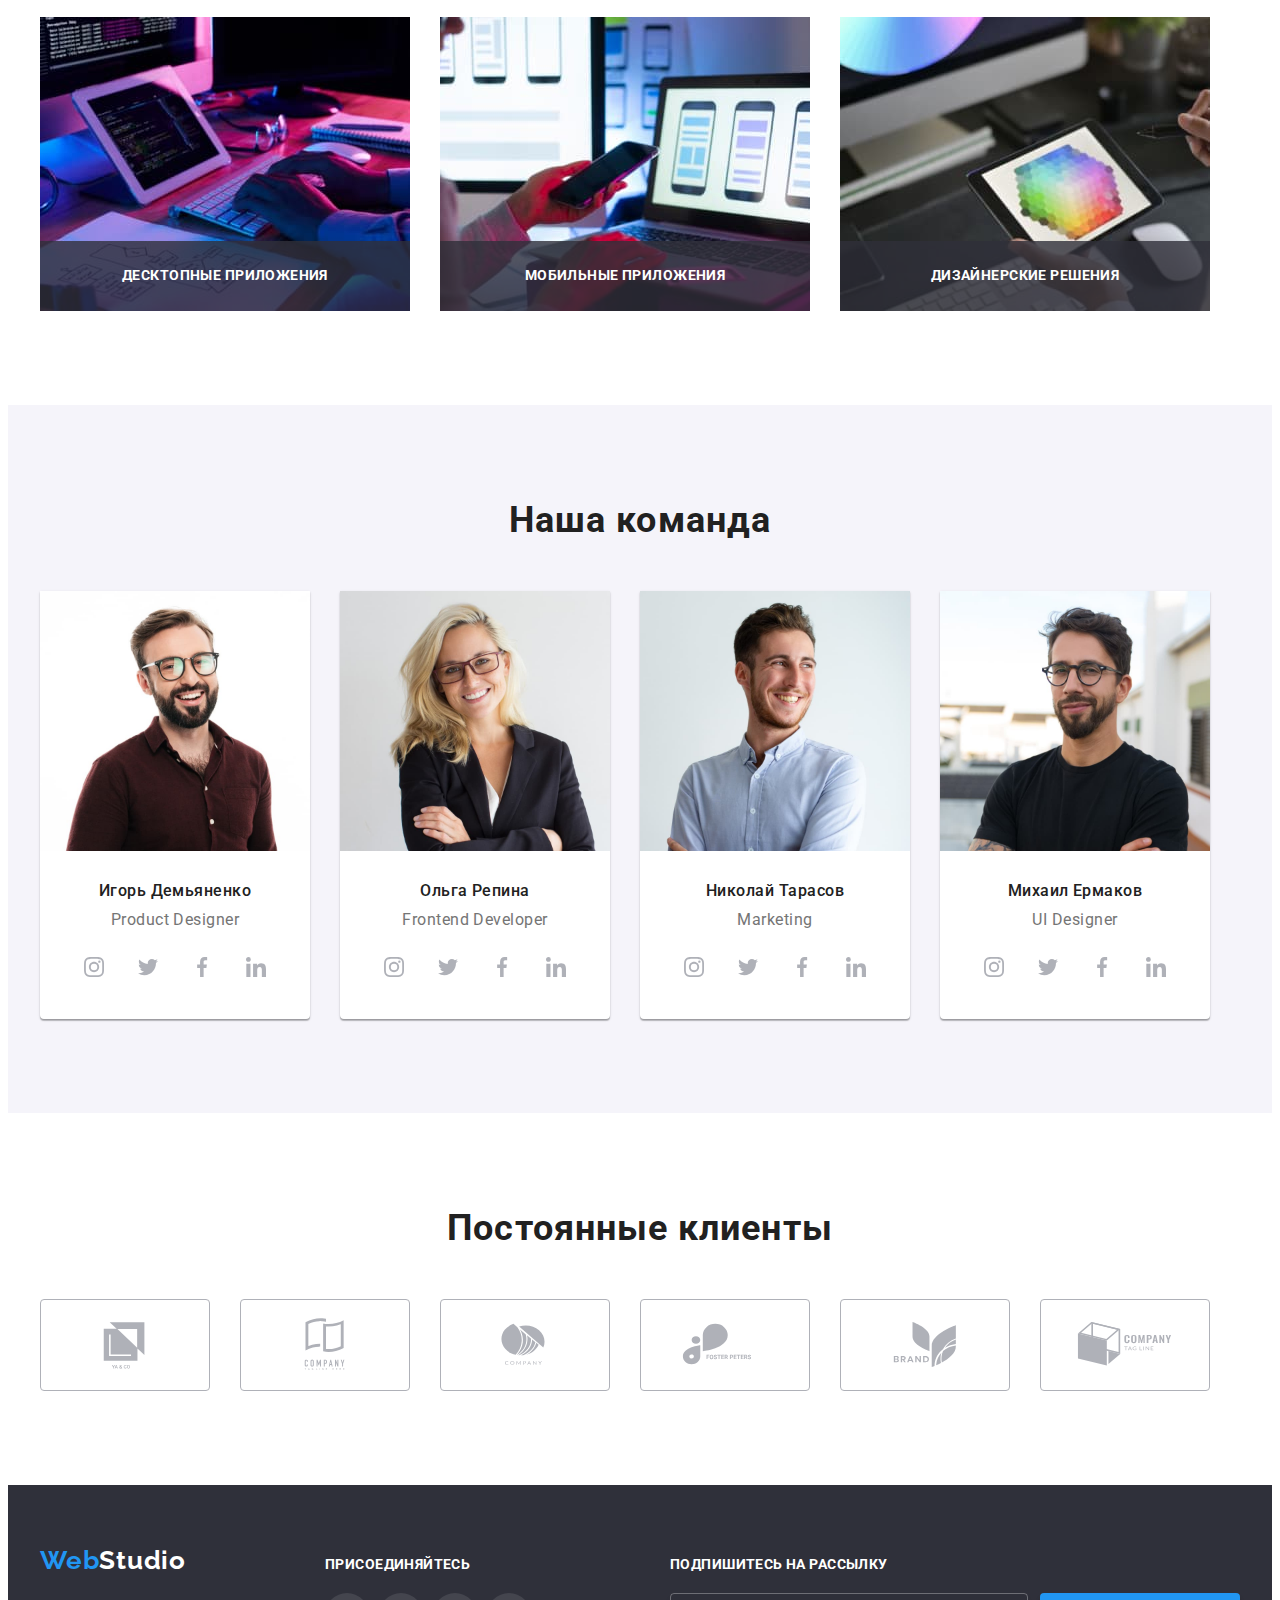
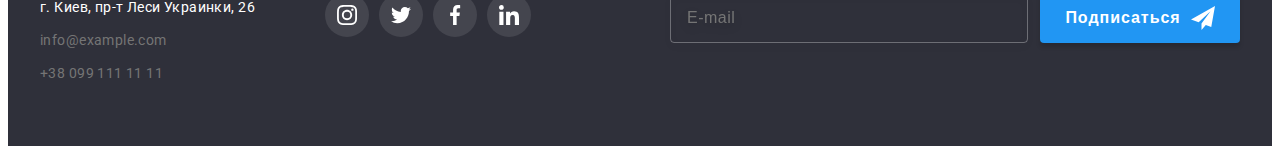
==== commit 3852f604: "finish" ====
--- a/index.html
+++ b/index.html
@@ -44,8 +44,7 @@
       <div class="hero-container container ">
         <h1 class="hero-title">Эффективные решения для вашего бизнеса</h1>
         <button class="hero-btn" type="button" data-modal-open>Заказать услугу</button>
-        <!-- вернуть is-hidden -->
-        <div class="backdrop " data-modal>
+        <div class="backdrop is-hidden" data-modal>
           <div class="modal">
             <button class="modal-btn" data-modal-close>
               <svg class="modal-icon" width="11" height="11">
--- a/css/style.css
+++ b/css/style.css
@@ -344,8 +344,8 @@
     height: 40px;
     padding: 0 42px;
     
-    font-size: 14px;
-    line-height: 1.71;
+    font-size: 16px;
+    line-height: 1.25;
   
     letter-spacing: 0.03em;
 
@@ -390,6 +390,7 @@
     resize: none;
     margin-bottom: 20px;
     padding: 12px 16px;
+    display: flex;
 
     border: 1px solid var(--modal-border-color);
     box-sizing: border-box;
@@ -397,7 +398,7 @@
 
     outline: none;
 
-    transition: border-color 250ms var(--cubic-bezier);;
+    transition: border-color 250ms var(--cubic-bezier);
 }
 .modal-coment::placeholder{
     font-weight: normal;
@@ -411,10 +412,8 @@
     border-color: var(--accent-color);
 }
 
-
-
 .modal-field{
-    display: flex;
+     display: flex;
     margin-bottom: 30px;
 
 }
@@ -430,9 +429,14 @@
  
     border: 2px solid var(--main-title-color);
     border-radius: 2px;
+
+    transition: background-color 250ms var(--cubic-bezier),
+    border 250ms var(--cubic-bezier);
 }
 .modal-check-icon{
     fill: transparent;
+
+    transition: fill 250ms var(--cubic-bezier);
 }
 .modal-checbox:checked + .modal-check {
     background-color: var(--accent-color);
@@ -441,8 +445,6 @@
 .modal-checbox:checked + .modal-check .modal-check-icon {
     fill: var(--hero-title-color);
 }
-
-
 .modal-checkbox-text{
     font-weight: normal;
     font-size: 14px;
@@ -452,7 +454,6 @@
 
     color: var(--primary-color);
 }
-
 .modal-checkbox-link{
     font-weight: normal;
     font-size: 14px;
@@ -855,6 +856,11 @@
     margin-right: 12px;
     padding-left: 16px;
 
+    font-size: 16px;
+    line-height: 1.25;
+  
+    letter-spacing: 0.03em;
+
     border: 1px solid var(--btn-email);
     box-sizing: border-box;
     filter: var(--btn-filter);
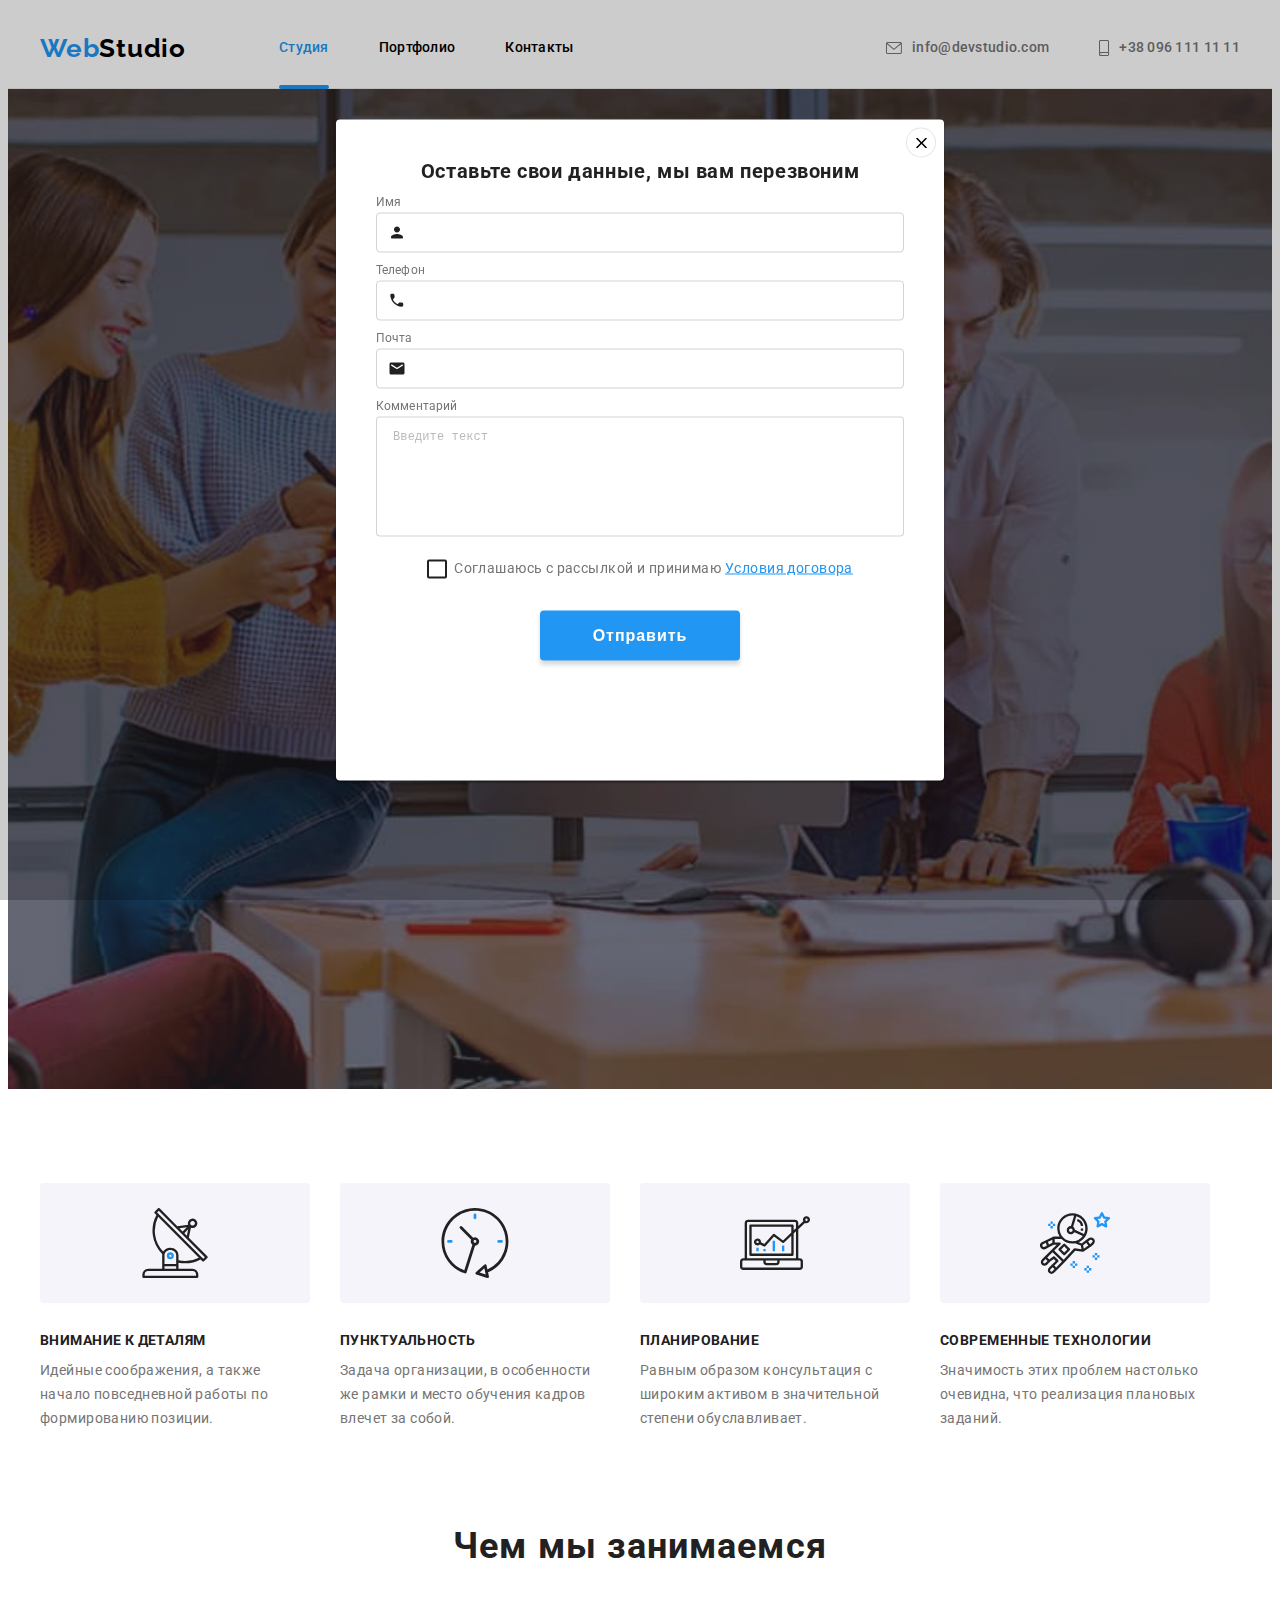
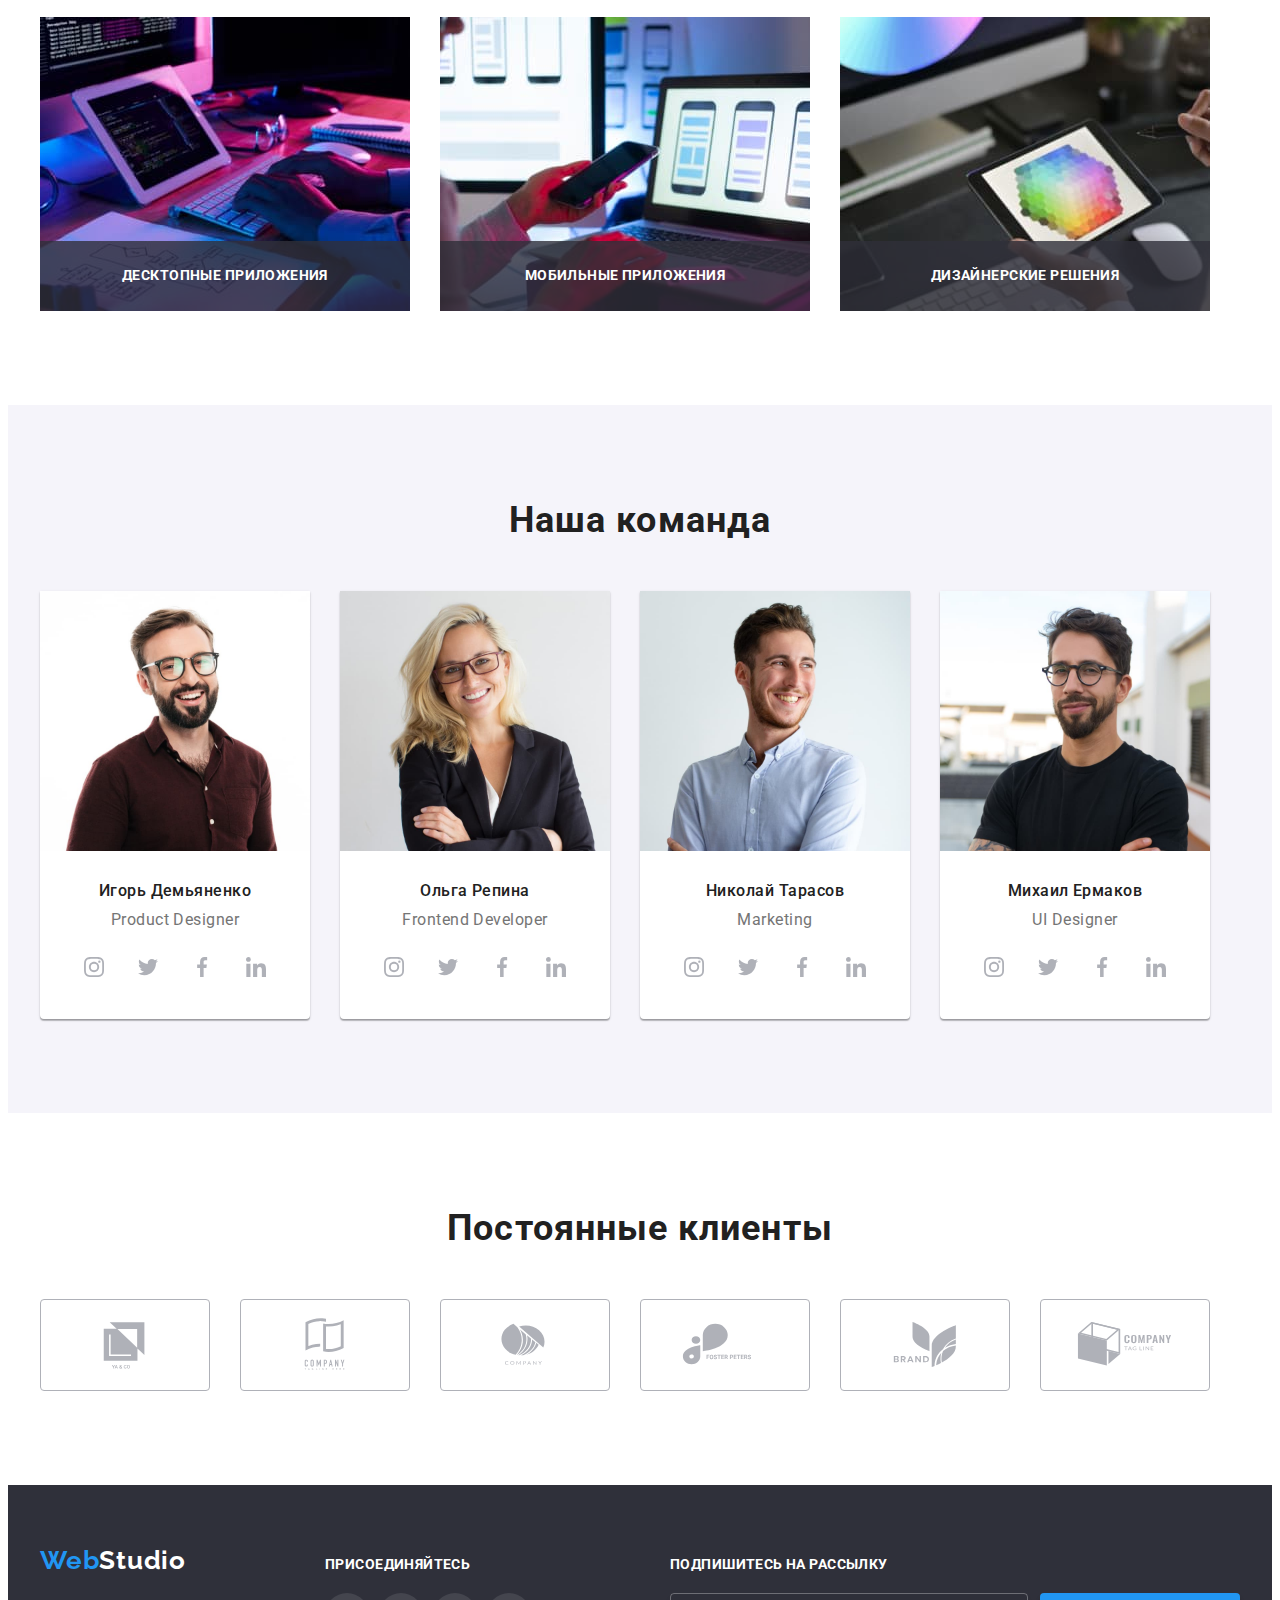
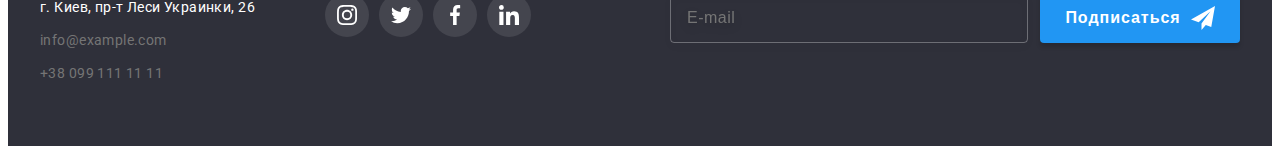
==== commit bff97f09: "Осталось исправить чекбокс" ====
--- a/index.html
+++ b/index.html
@@ -44,86 +44,6 @@
       <div class="hero-container container ">
         <h1 class="hero-title">Эффективные решения для вашего бизнеса</h1>
         <button class="hero-btn" type="button" data-modal-open>Заказать услугу</button>
-        <div class="backdrop is-hidden" data-modal>
-          <div class="modal">
-            <button class="modal-btn" data-modal-close>
-              <svg class="modal-icon" width="11" height="11">
-                <use href="./img/icons.svg#vector"></use>
-              </svg>
-            </button>
-            <p class="modal-title">Оставьте свои данные, мы вам перезвоним</p>
-            <form action="#" class="modal-form">
-              <label>
-                <span class="modal-label">Имя</span>
-                <div class="modal-relative">
-                  <input 
-                  class="modal-input"
-                  type="text"
-                  name="user-name"
-                  required>
-                  <svg class="modal-form-icon" width="18" height="18">
-                    <use href="./img/icons.svg#modal-person"></use>
-                  </svg>
-                </div>
-              </label>
-
-              <label>
-                <span class="modal-label">Телефон</span>
-                <div class="modal-relative">
-                  <input 
-                  class="modal-input"
-                  type="tel"
-                  name="user-tel"
-                  required>
-                  <svg class="modal-form-icon" width="18" height="18">
-                    <use href="./img/icons.svg#modal-phone"></use>
-                  </svg>
-                </div>
-                               
-              </label>
-
-              <label>
-                <span class="modal-label">Почта</span>
-                <div class="modal-relative">
-                  <input 
-                  class="modal-input"
-                  type="email"
-                  name="user-email"
-                  required>
-                  <svg class="modal-form-icon" width="18" height="18">
-                    <use href="./img/icons.svg#modal-email"></use>
-                  </svg>
-                </div>
-               
-              </label>
-
-              <label>
-                <span class="modal-label">Комментарий</span>
-                <textarea 
-                class="modal-coment"
-                name="user-coment"
-                placeholder="Введите текст"
-                ></textarea>
-              </label>
-              
-                <label class="modal-field">
-                  <input
-                  name="policy"
-                  class="modal-checbox visually-hidden" 
-                  type="checkbox">
-                  <span class="modal-check">
-                    <svg class="modal-check-icon" width="11" height="8">
-                      <use href="./img/icons.svg#modal-check"></use>
-                    </svg>
-                  </span>
-                  <span class="modal-checkbox-text">Соглашаюсь с рассылкой и принимаю<a href="" 
-                    class="modal-checkbox-link link">Условия договора</a></span>
-                </label>
-              
-              <button type="submit" class="modal-form-btn">Отправить</button>
-            </form>                        
-          </div>
-        </div>
       </div>
      </section>
     <!-- секция инфо о работе -->
@@ -414,19 +334,100 @@
           name="subscribe-input"
           placeholder="E-mail"
           />
-          <div class="btn-subscribe">
             <button type="submit" class="btn-subscribe-form">Подписаться
               <svg class="subscribe-icon" width="24" height="24">
                 <use href="./img/icons.svg#icon-send-1-1"></use>
               </svg>
-            </button>
-            
-          </div>
+            </button>                  
                
         </form>
       </div>
     </div>
   </footer>
+  <!-- modal -->
+  <!-- is-hidden -->
+  <div class="backdrop " data-modal>
+    <div class="modal">
+      <button class="modal-btn" data-modal-close>
+        <svg class="modal-icon" width="11" height="11">
+          <use href="./img/icons.svg#vector"></use>
+        </svg>
+      </button>
+      <p class="modal-title">Оставьте свои данные, мы вам перезвоним</p>
+      <form action="#" class="modal-form">
+        
+        <label class="modal-form-field">
+          <span class="modal-label">Имя</span>
+          <div class="modal-relative">
+            <input 
+            class="modal-input"
+            type="text"
+            name="user-name"
+            required>
+            <svg class="modal-form-icon" width="18" height="18">
+              <use href="./img/icons.svg#modal-person"></use>
+            </svg>
+          </div>
+        </label>
+
+        <label class="modal-form-field">
+          <span class="modal-label">Телефон</span>
+          <div class="modal-relative">
+            <input 
+            class="modal-input"
+            type="tel"
+            name="user-tel"
+            required>
+            <svg class="modal-form-icon" width="18" height="18">
+              <use href="./img/icons.svg#modal-phone"></use>
+            </svg>
+          </div>
+                         
+        </label>
+
+        <label class="modal-form-field">
+          <span class="modal-label">Почта</span>
+          <div class="modal-relative">
+            <input 
+            class="modal-input"
+            type="email"
+            name="user-email"
+            required>
+            <svg class="modal-form-icon" width="18" height="18">
+              <use href="./img/icons.svg#modal-email"></use>
+            </svg>
+          </div>
+         
+        </label>
+
+        <label class="modal-field-textarea">
+          <span class="modal-label">Комментарий</span>
+          <textarea 
+          class="modal-coment"
+          name="user-coment"
+          placeholder="Введите текст"
+          ></textarea>
+        </label>
+        
+          <label class="modal-field">
+            <input
+            name="policy"
+            class="modal-checbox visually-hidden" 
+            type="checkbox">
+            
+            <span class="modal-check">
+              <svg class="modal-check-icon" width="11" height="8">
+                <use href="./img/icons.svg#modal-check"></use>
+              </svg>
+            </span>
+            <span class="modal-checkbox-text">Соглашаюсь с рассылкой и принимаю<a href="" 
+              class="modal-checkbox-link link">Условия договора</a></span>
+          </label>
+        
+        <button type="submit" class="modal-form-btn">Отправить</button>
+      </form>                        
+    </div>
+  </div> 
   <script src="./js/modal.js"></script>
 </body>
 </html>--- a/css/style.css
+++ b/css/style.css
@@ -249,250 +249,12 @@
   
     transition: background-color var(--timer) var(--cubic-bezier),
     box-shadow var(--timer) var(--cubic-bezier);
+    cursor: pointer;
 }
 .hero-btn:focus,
 .hero-btn:hover{
     background-color: var(--hero-btn-color) ;
     box-shadow: var(--box-shadow);
-}
-/* -------------------modal--------------------------- */
-.backdrop{
-    position: fixed;
-    left: 0;
-    top: 0;
-    height: 100%;
-    width: 100%;
-    background-color: var(--bg-backdrop);
-    z-index: 1;
-}
-.backdrop.is-hidden{
-    opacity: 0;
-    pointer-events: none;
-    visibility: hidden;
-}
-.backdrop.is-hidden .modal {
-    transform: scale(1, 2.5)  translate(100%, 100%);
-}
-.modal{
-    position: absolute;
-    left: 50%;
-    top: 50%;
-    transform: translate(-50%, -50%);
-    width: 528px;
-    height: 581px;
-    padding: 40px;
-
-    background-color: var(--hero-title-color);
-    border-radius: 4px;
-    box-shadow: var(--modal-shadow);
- 
-    transform:  translateY(0% 50%);
-    transition: transform 500ms var(--cubic-bezier);
-  
-}
-.modal-btn{
-    position: absolute;
-    right: 8px;
-    top: 8px;   
-    display: flex;
-    width: 30px;
-    height: 30px;
-
-    justify-content: center;
-    align-items: center;
-    border-radius: 50% 50%;
-    background-color: var(--hero-title-color);
-    border: 1px solid var(--backdrop-btn);
-
-    cursor: pointer;
-    transition: color 250ms --cubic-bezier;
-}
-.modal-icon{
-    fill: currentColor;
-}
-.modal-btn:focus,
-.modal-btn:hover{
-    color: var(--accent-color);
-}
-/* --------------------------- */
-.modal-title{
-    margin-bottom: 12px;
-
-    font-weight: 700;
-    font-size: 20px;
-    line-height: 1.15;
-    text-align: center;
-    letter-spacing: 0.03em;
-    
-    color: var(--main-title-color);
-}
-.modal-label{
-    display: flex;
-    margin-bottom: 4px;
-
-    font-weight: normal;
-    font-size: 12px;
-    line-height: 1.17;
-
-    letter-spacing: 0.01em;
-
-    color: var(--primary-color);
-    transition: border-color 250ms var(--cubic-bezier);
-}
-.modal-input{
-    width: 100%;
-    height: 40px;
-    padding: 0 42px;
-    
-    font-size: 16px;
-    line-height: 1.25;
-  
-    letter-spacing: 0.03em;
-
-    border: 1px solid var(--modal-border-color);
-    box-sizing: border-box;
-    border-radius: 4px;
-
-    background-color: transparent;
-
-    outline: none;
-    transition: border-color 250ms var(--cubic-bezier);
-}
-.modal-relative{
-    position: relative;
-    margin-bottom: 10px;
-
-    color: var(--main-title-color);
-}
-.modal-form-icon{
-    position: absolute;
-    top: 50%;
-    left: 0px;
-    margin-left: 12px;
-
-    transform: translateY(-50%);
-   
-    fill: currentColor;
-    transition: fill 250ms var(--cubic-bezier);
-}
-
-.modal-input:focus + .modal-form-icon {
-    fill: var(--accent-color);
-}
-
-.modal-input:focus,
-.modal-label:focus {
-    border-color: var(--accent-color);
-}
-.modal-coment{
-    width: 100%;
-    height: 120px;
-    resize: none;
-    margin-bottom: 20px;
-    padding: 12px 16px;
-    display: flex;
-
-    border: 1px solid var(--modal-border-color);
-    box-sizing: border-box;
-    border-radius: 4px;
-
-    outline: none;
-
-    transition: border-color 250ms var(--cubic-bezier);
-}
-.modal-coment::placeholder{
-    font-weight: normal;
-    font-size: 12px;
-    line-height: 1.17;
-    letter-spacing: 0.01em;
-
-    color: var(--content-placeholder);
-}
-.modal-coment:focus{
-    border-color: var(--accent-color);
-}
-
-.modal-field{
-     display: flex;
-    margin-bottom: 30px;
-
-}
-.modal-check{
-    width: 16px ;
-    height: 15px;
-    margin-right: 7px;
-
-    display: flex;
-    justify-content: center;
-    align-items: center;
-    align-self: center;
- 
-    border: 2px solid var(--main-title-color);
-    border-radius: 2px;
-
-    transition: background-color 250ms var(--cubic-bezier),
-    border 250ms var(--cubic-bezier);
-}
-.modal-check-icon{
-    fill: transparent;
-
-    transition: fill 250ms var(--cubic-bezier);
-}
-.modal-checbox:checked + .modal-check {
-    background-color: var(--accent-color);
-    border: none;
-}
-.modal-checbox:checked + .modal-check .modal-check-icon {
-    fill: var(--hero-title-color);
-}
-.modal-checkbox-text{
-    font-weight: normal;
-    font-size: 14px;
-    line-height: 1.71;
-
-    letter-spacing: 0.03em;
-
-    color: var(--primary-color);
-}
-.modal-checkbox-link{
-    font-weight: normal;
-    font-size: 14px;
-    line-height: 1.71;
-    margin-left: 4px;
-
-    letter-spacing: 0.03em;
-    text-decoration-line: underline;
-
-    color: var(--accent-color);
-}
-.modal-form-btn{
-    width: 200px;
-    height: 50px;
-    margin: 0px auto;
-    padding: 0px;
-    display: flex;
-
-    font-weight: 700;
-    font-size: 16px;
-    line-height: 1.86;
-
-    align-items: center;
-    justify-content: center;
-    letter-spacing: 0.06em;
-
-    color: var(--hero-title-color);
-
-    border: 0;
-    background-color: var(--accent-color);
-    box-shadow: var(--box-shadow);
-    border-radius: 4px;
-
-    transition: background-color 250ms var(--cubic-bezier) ;
-    
-}
-.modal-form-btn:focus,
-.modal-form-btn:hover{
-    background-color: var(--hero-btn-color);
 }
 
 /* -------------------about--------------------------- */
@@ -879,10 +641,7 @@
     
     color: var(--footer-tel-mail-text-color);
 }
-.btn-subscribe{
-    display: flex;
-
-}
+
 .btn-subscribe-form{
     width: 200px;
     height: 50px;
@@ -917,7 +676,273 @@
     fill: currentColor;
     margin-left: 10px;
 }
-
+/* ----------------------modal---------------------------------------- */
+.backdrop{
+    position: fixed;
+    left: 0;
+    top: 0;
+    height: 100%;
+    width: 100%;
+    background-color: var(--bg-backdrop);
+    z-index: 1;
+    transition: opacity 300ms, visibility 300ms;
+}
+.backdrop.is-hidden{
+    opacity: 0;
+    pointer-events: none;
+    visibility: hidden;
+
+ }
+.backdrop.is-hidden .modal {
+    transform: scale(1, 2)  translate(100%, 100%);
+}
+.modal{
+    position: absolute;
+    
+    left: 50%;
+    top: 50%;
+   
+    width: 528px;
+    height: 581px;
+    padding: 40px;
+
+    background-color: var(--hero-title-color);
+    border-radius: 4px;
+    box-shadow: var(--modal-shadow);
+ 
+    transform: translate(-50%, -50%);
+
+}
+
+.modal-btn{
+    position: absolute;
+    right: 8px;
+    top: 8px;   
+    display: flex;
+    width: 30px;
+    height: 30px;
+    outline: none;
+
+    justify-content: center;
+    align-items: center;
+    border-radius: 50% 50%;
+    background-color: var(--hero-title-color);
+    border: 1px solid var(--backdrop-btn);
+
+    cursor: pointer;
+    transition: outline 250ms var(--cubic-bezier),
+    color 250ms var(--cubic-bezier);
+}
+.modal-btn:focus{
+    outline: 1px solid var(--accent-color);
+}
+.modal-icon{
+    fill: currentColor;
+}
+.modal-btn:focus,
+.modal-btn:hover{
+    color: var(--accent-color);
+}
+/* ------------form-------------------- */
+.modal-title{
+    margin-bottom: 12px;
+
+    font-weight: 700;
+    font-size: 20px;
+    line-height: 1.15;
+    text-align: center;
+    letter-spacing: 0.03em;
+    
+    color: var(--main-title-color);
+}
+.modal-form-field{
+    display: block;
+    margin-bottom: 10px;
+}
+.modal-label{
+    display: flex;
+    margin-bottom: 4px;
+
+    font-weight: normal;
+    font-size: 12px;
+    line-height: 1.17;
+
+    letter-spacing: 0.01em;
+
+    color: var(--primary-color);
+    transition: border-color 250ms var(--cubic-bezier);
+    cursor: pointer;
+}
+.modal-input{
+    width: 100%;
+    height: 40px;
+    padding: 0 42px;
+    
+    font-size: 16px;
+    line-height: 1.25;
+  
+    letter-spacing: 0.03em;
+
+    border: 1px solid var(--modal-border-color);
+    box-sizing: border-box;
+    border-radius: 4px;
+
+    background-color: transparent;
+
+    outline: none;
+    transition: border-color 250ms var(--cubic-bezier),
+    outline 250ms var(--cubic-bezier);
+   
+}
+.modal-relative{
+    position: relative;
+ 
+    color: var(--main-title-color);
+}
+.modal-form-icon{
+    position: absolute;
+    top: 50%;
+    left: 0px;
+    margin-left: 12px;
+
+    transform: translateY(-50%);
+   
+    fill: currentColor;
+    transition: fill 250ms var(--cubic-bezier),
+    outline 250ms var(--cubic-bezier);
+}
+
+.modal-input:focus + .modal-form-icon {
+    fill: var(--accent-color);
+}
+
+.modal-input:focus,
+.modal-label:focus {
+    outline: 1px solid var(--accent-color);
+}
+/* ----------------- */
+.modal-field-textarea{
+    margin-bottom: 20px;
+    display: block;
+}
+.modal-coment{
+    width: 100%;
+    height: 120px;
+    resize: none;
+
+    padding: 12px 16px;
+    display: flex;
+
+    border: 1px solid var(--modal-border-color);
+    box-sizing: border-box;
+    border-radius: 4px;
+
+    outline: none;
+
+    transition: border-color 250ms var(--cubic-bezier),
+    outline 250ms var(--cubic-bezier);
+}
+.modal-coment:focus{
+    outline: 1px solid var(--accent-color);
+}
+.modal-coment::placeholder{
+    font-weight: normal;
+    font-size: 12px;
+    line-height: 1.17;
+    letter-spacing: 0.01em;
+
+    color: var(--content-placeholder);
+}
+
+/* ------------------------------ */
+.modal-field{
+    display: flex;
+    margin-bottom: 30px;
+
+    justify-content:center;
+    outline: none;
+}
+.modal-check{
+    width: 16px ;
+    height: 15px;
+    margin-right: 7px;
+    outline: none;
+
+    display: flex;
+    justify-content: center;
+    align-items: center;
+    align-self: center;
+ 
+    border: 2px solid var(--main-title-color);
+    border-radius: 2px;
+
+    transition: background-color 250ms var(--cubic-bezier),
+    border 250ms var(--cubic-bezier);
+    cursor: pointer;
+}
+
+.modal-check-icon{
+    fill: transparent;
+    transition: fill 250ms var(--cubic-bezier);
+}
+.modal-checbox:checked + .modal-check {
+    background-color: var(--accent-color);
+    border: none;
+}
+.modal-checbox:checked + .modal-check .modal-check-icon {
+    fill: var(--hero-title-color);
+}
+
+.modal-checkbox-text{
+    font-weight: normal;
+    font-size: 14px;
+    line-height: 1.71;
+
+    letter-spacing: 0.03em;
+
+    color: var(--primary-color);
+}
+.modal-checkbox-link{
+    font-weight: normal;
+    font-size: 14px;
+    line-height: 1.71;
+    margin-left: 4px;
+
+    letter-spacing: 0.03em;
+    text-decoration-line: underline;
+
+    color: var(--accent-color);
+}
+/* ------------------------------- */
+.modal-form-btn{
+    width: 200px;
+    height: 50px;
+    margin: 0px auto;
+    padding: 0px;
+    display: flex;
+
+    font-weight: 700;
+    font-size: 16px;
+    line-height: 1.86;
+
+    align-items: center;
+    justify-content: center;
+    letter-spacing: 0.06em;
+
+    color: var(--hero-title-color);
+
+    border: 0;
+    background-color: var(--accent-color);
+    box-shadow: var(--box-shadow);
+    border-radius: 4px;
+
+    transition: background-color 250ms var(--cubic-bezier) ;
+    cursor: pointer;
+}
+.modal-form-btn:focus,
+.modal-form-btn:hover{
+    background-color: var(--hero-btn-color);
+}
 
 /* -------------------PORTFOLIO.HTML--------------------------- */
 
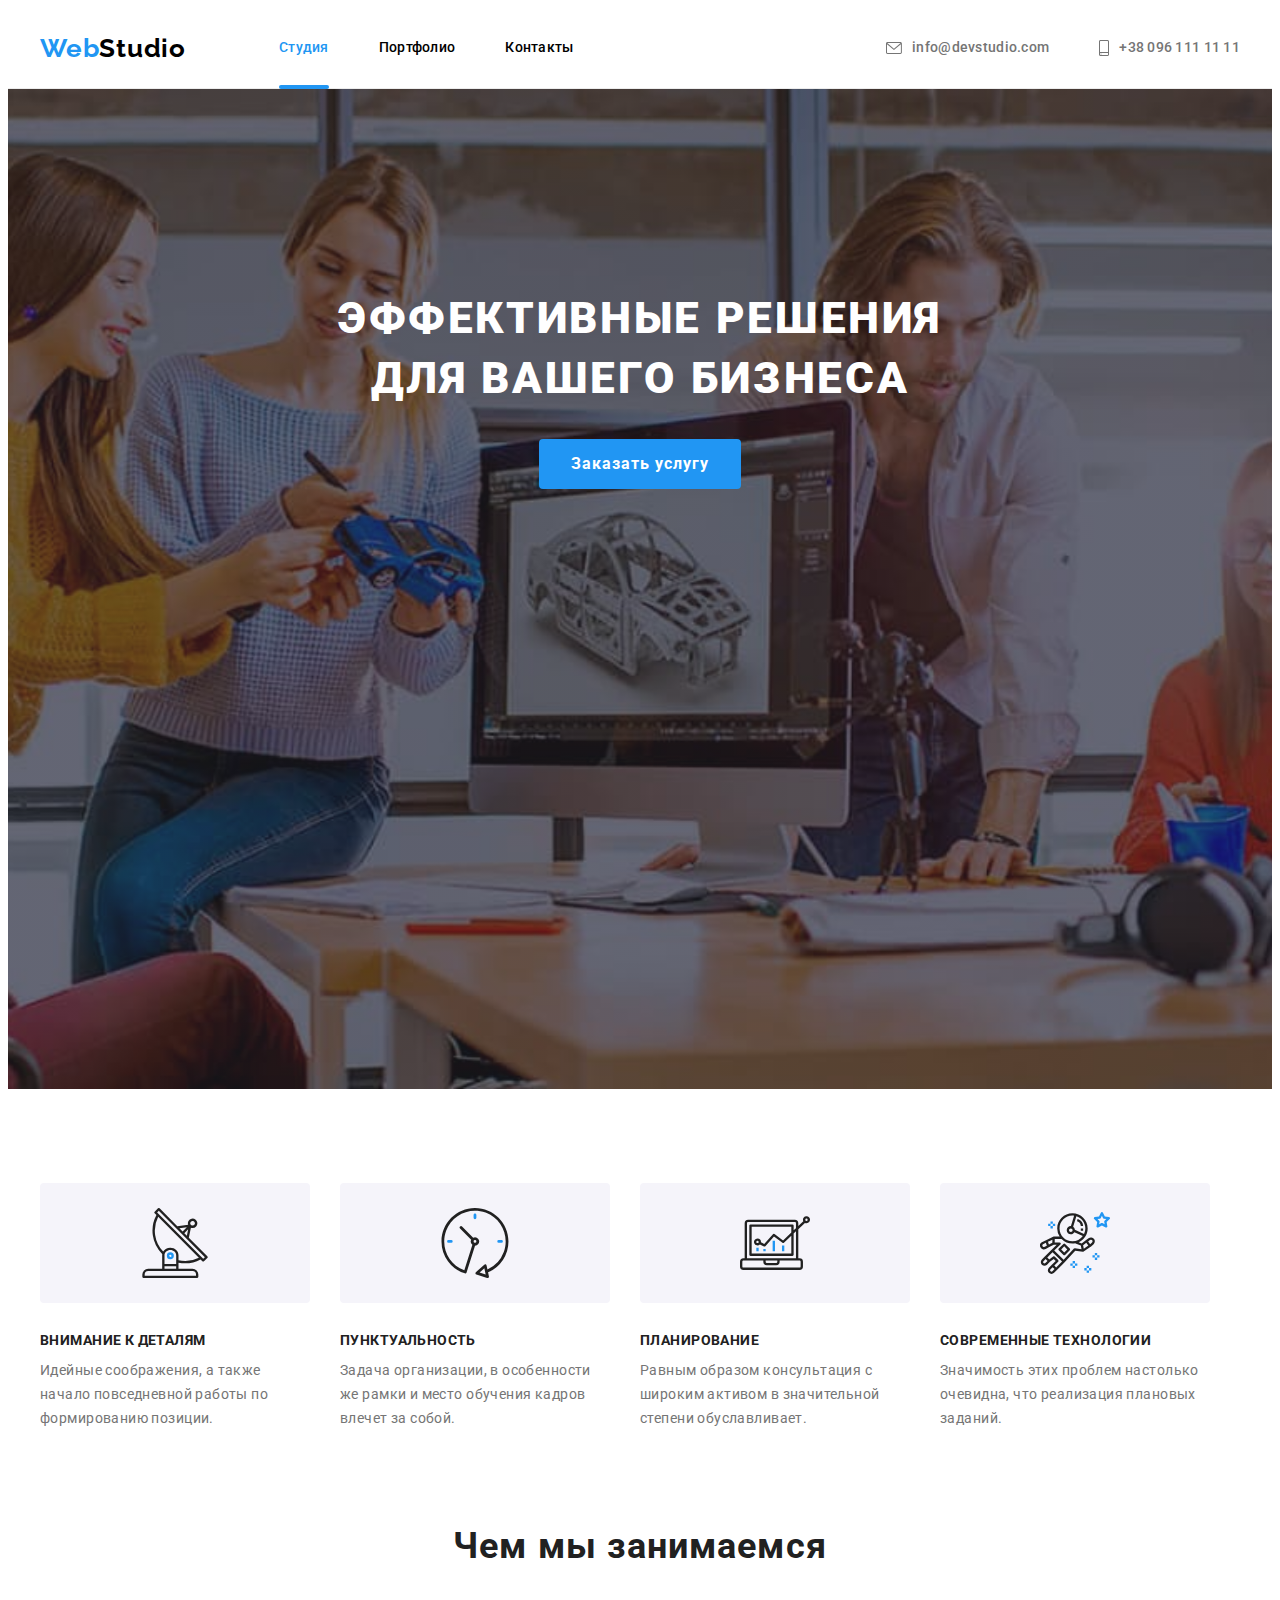
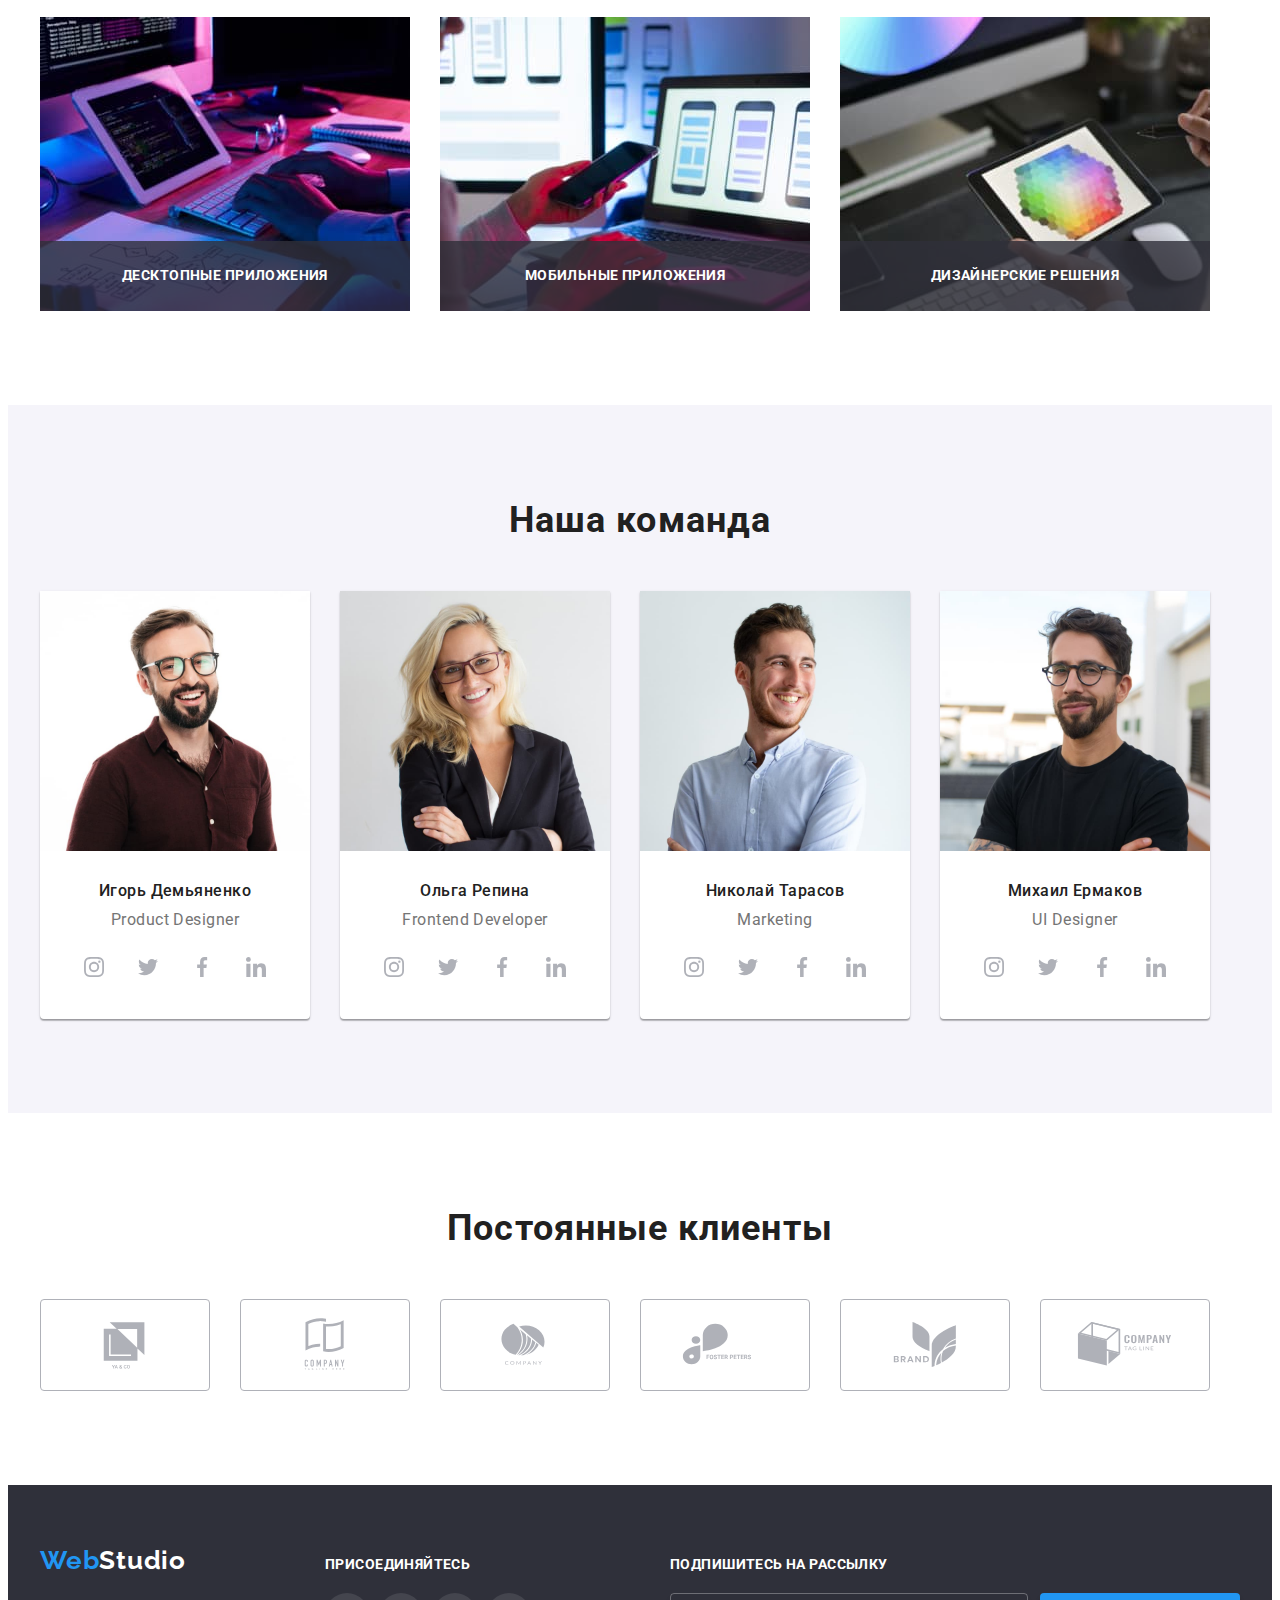
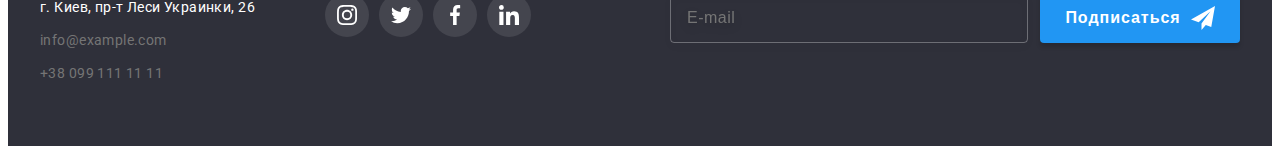
==== commit f5b01ca1: "final version without checkbox" ====
--- a/index.html
+++ b/index.html
@@ -346,7 +346,7 @@
   </footer>
   <!-- modal -->
   <!-- is-hidden -->
-  <div class="backdrop " data-modal>
+  <div class="backdrop is-hidden " data-modal>
     <div class="modal">
       <button class="modal-btn" data-modal-close>
         <svg class="modal-icon" width="11" height="11">
--- a/css/style.css
+++ b/css/style.css
@@ -685,16 +685,18 @@
     width: 100%;
     background-color: var(--bg-backdrop);
     z-index: 1;
-    transition: opacity 300ms, visibility 300ms;
+    transition: opacity 600ms var(--cubic-bezier),
+    visibility 600ms var(--cubic-bezier);
 }
 .backdrop.is-hidden{
     opacity: 0;
     pointer-events: none;
     visibility: hidden;
-
+  
  }
 .backdrop.is-hidden .modal {
-    transform: scale(1, 2)  translate(100%, 100%);
+    /* transform: scale(1, 2)  translate(100%, 100%); */
+
 }
 .modal{
     position: absolute;
@@ -710,7 +712,7 @@
     border-radius: 4px;
     box-shadow: var(--modal-shadow);
  
-    transform: translate(-50%, -50%);
+    transform: scale(1) translate(-50%, -50%);
 
 }
 
@@ -794,6 +796,9 @@
     outline 250ms var(--cubic-bezier);
    
 }
+.modal-input:focus{
+    outline: 1px solid var(--accent-color);
+}
 .modal-relative{
     position: relative;
  
@@ -816,10 +821,7 @@
     fill: var(--accent-color);
 }
 
-.modal-input:focus,
-.modal-label:focus {
-    outline: 1px solid var(--accent-color);
-}
+
 /* ----------------- */
 .modal-field-textarea{
     margin-bottom: 20px;
@@ -854,19 +856,18 @@
     color: var(--content-placeholder);
 }
 
-/* ------------------------------ */
+/* ------checkbox------------------- */
 .modal-field{
     display: flex;
     margin-bottom: 30px;
 
     justify-content:center;
-    outline: none;
+    
 }
 .modal-check{
     width: 16px ;
     height: 15px;
     margin-right: 7px;
-    outline: none;
 
     display: flex;
     justify-content: center;
@@ -879,7 +880,9 @@
     transition: background-color 250ms var(--cubic-bezier),
     border 250ms var(--cubic-bezier);
     cursor: pointer;
-}
+    outline: none;
+}
+
 
 .modal-check-icon{
     fill: transparent;
@@ -889,6 +892,11 @@
     background-color: var(--accent-color);
     border: none;
 }
+
+.modal-checbox:focus + .modal-check  {
+    border: 2px solid var(--accent-color);
+}
+
 .modal-checbox:checked + .modal-check .modal-check-icon {
     fill: var(--hero-title-color);
 }
@@ -912,8 +920,16 @@
     text-decoration-line: underline;
 
     color: var(--accent-color);
-}
-/* ------------------------------- */
+    outline: none;
+
+    transition: outline 250ms var(--cubic-bezier) ;
+}
+.modal-checkbox-link:focus{
+    outline: 2px solid var(--accent-color);
+    border-radius: 2px;
+}
+
+/* -------btn---------------------- */
 .modal-form-btn{
     width: 200px;
     height: 50px;
@@ -929,19 +945,25 @@
     justify-content: center;
     letter-spacing: 0.06em;
 
-    color: var(--hero-title-color);
-
+    color: var(--hero-title-color);  
+    background-color: var(--accent-color);
     border: 0;
-    background-color: var(--accent-color);
     box-shadow: var(--box-shadow);
     border-radius: 4px;
 
-    transition: background-color 250ms var(--cubic-bezier) ;
+    transition: background-color 250ms var(--cubic-bezier),
+    outline  250ms var(--cubic-bezier);
+
     cursor: pointer;
-}
-.modal-form-btn:focus,
+    outline: none;
+}
+.modal-form-btn:focus{
+    background-color: var(--hero-btn-color);
+    outline: 2px solid blue;
+}
 .modal-form-btn:hover{
     background-color: var(--hero-btn-color);
+
 }
 
 /* -------------------PORTFOLIO.HTML--------------------------- */
